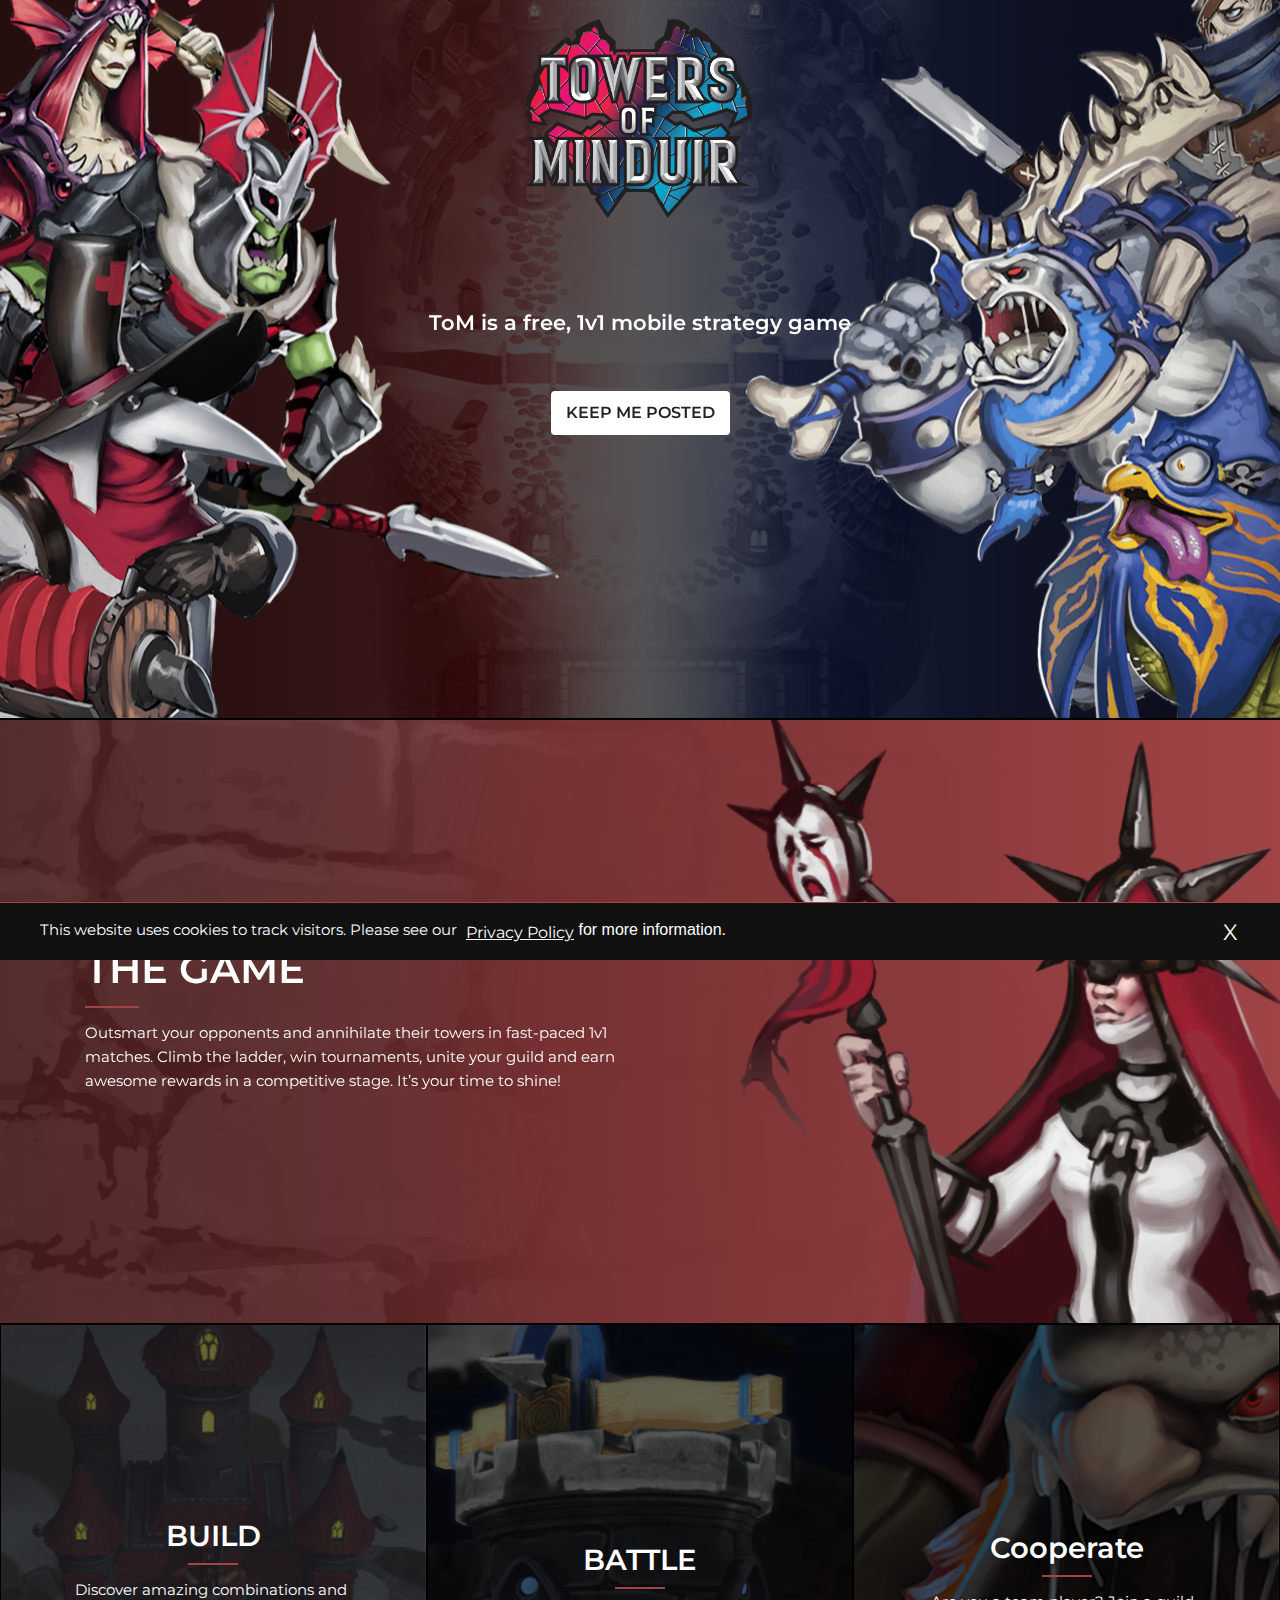
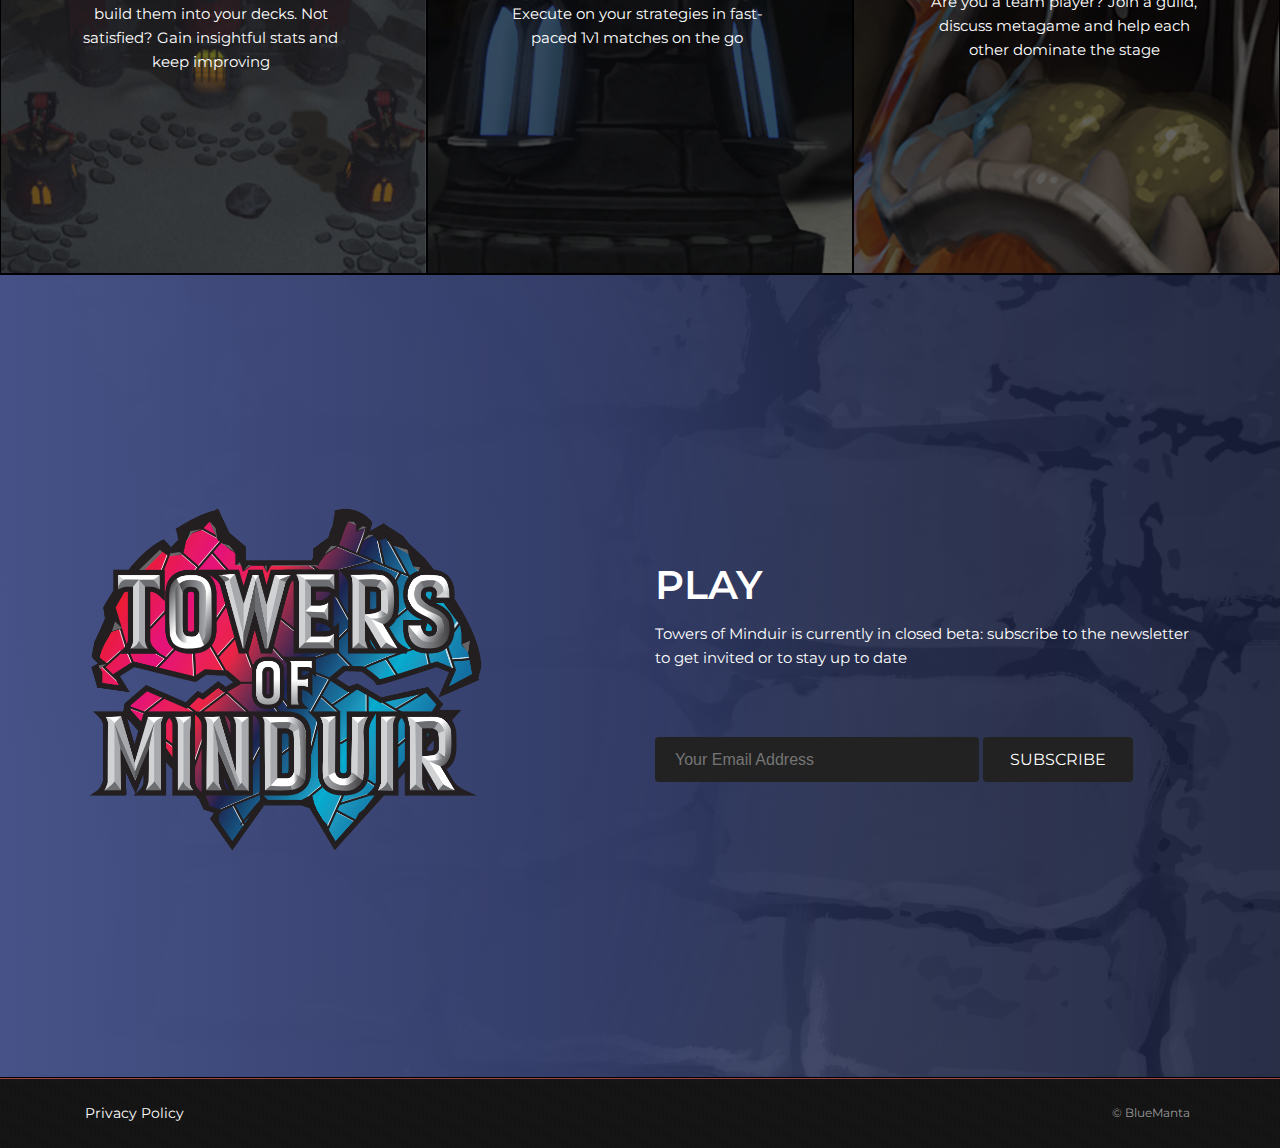
==== index.html @ b2848819 "Updated newsletter copy" ====
<!DOCTYPE html>
<html lang="en">
<head>
    <!-- META TAGS -->
    <meta charset="utf-8">
    <meta name="author" content="AtypicalThemes">
    <meta name="viewport" content="width=device-width, initial-scale=1, maximum-scale=5"> 

    <!-- WEBSITE TITLE & DESCRIPTION -->
    <title>Towers of Minduir</title>
    <meta name="description" content="ToM is a free, 1v1 mobile strategy game">
    <meta name="keywords" content="game, mobile, strategy, free">

    <!-- OG meta tags that improve the look of your post on social media -->
    <meta property="og:site_name" content="Towers of Minduir" /><!--website name-->
    <meta property="og:site" content="https://towersofminduir.bluemanta.games/" /> <!--website link-->
    <meta property="og:title" content="Towers of Minduir"/> <!--Post title-->
    <meta property="og:description" content="ToM is a free, 1v1 mobile strategy game" /> <!--Post description-->
    <meta property="og:image" content="https://towersofminduir.bluemanta.games/images/ShareCard.jpeg" /><!-- Image link (jpg only)-->
    <meta property="og:url" content="https://towersofminduir.bluemanta.games/" /> <!--where do you want your post to link to-->
    <meta property="og:type" content="article" />

    <!-- Twitter -->
    <meta property="twitter:card" content="summary_large_image">
    <meta property="twitter:url" content="https://towersofminduir.bluemanta.games/">
    <meta property="twitter:title" content="Towers of Minduir">
    <meta property="twitter:description" content="ToM is a free, 1v1 mobile strategy game">
    <meta property="twitter:image" content="https://towersofminduir.bluemanta.games/images/ShareCard.jpeg">

    <!-- Favicon and Apple Icons -->
    <link rel="apple-touch-icon" sizes="180x180" href="images/favicon/apple-icon-180x180.png">
    <link rel="icon" type="image/png" sizes="192x192"  href="images/favicon/android-icon-192x192.png">
    <link rel="icon" type="image/png" sizes="32x32" href="images/favicon/favicon-32x32.png">
    <link rel="icon" type="image/png" sizes="96x96" href="images/favicon/favicon-96x96.png">
    <link rel="icon" type="image/png" sizes="16x16" href="images/favicon/favicon-16x16.png">

    <!-- Global site tag (gtag.js) - Google Analytics -->
    <script async src="https://www.googletagmanager.com/gtag/js?id=G-MLK66F9D1T"></script>
    <script>
        window.dataLayer = window.dataLayer || [];
        function gtag(){dataLayer.push(arguments);}
        gtag('js', new Date());

        gtag('config', 'G-MLK66F9D1T');
    </script>

    <!-- STYLES -->
    <!-- Bootstrap -->
    <link href="css/bootstrap.min.css" rel="stylesheet">
    <!-- FontAwesome -->
    <link href="css/fontawesome.min.css" rel="stylesheet">
    <link href="css/all.min.css" rel="stylesheet">
    <!-- Video Modal -->
    <link href="css/modal-video.min.css" rel="stylesheet">
    <!-- Animations -->
    <link href="css/animations.css" rel="stylesheet">
    <!-- Lightbox -->
    <link href="css/lightbox.min.css" rel="stylesheet">
    <!-- Main Stylesheet -->
    <link href="css/style.css" rel="stylesheet">

    <style>
        .parallax-front {
            position: relative;
            z-index: 10;
        }

        .js-parallax {
            position: absolute;
            top: 0;
            left: 0;

            height: 100%;
            width: 100%;

            z-index: 0;
        }

        .js-layer {
            position: absolute !important;
            height: 100%;
            width: 100%;
        }

        .lineup {
            height: 110%;
            width: 110%;

            background-repeat: no-repeat;
            background-size: auto 100%;
        }

        .lineup.lineup--blue {
            transform: translateX(-5%) translateY(-5%);

            background-image: url('images/blueLineup.png');
            background-position: center right;
        }

        .lineup.lineup--red {
            transform: translateX(-5%) translateY(-5%);

            background-image: url('images/redLineup.png');
            background-position: center left;
        }

        .lineup.lineup.lineup--cleric {
            transform: translateX(10%) translateY(-5%);

            background-image: url('images/cleric.png');
            background-position: center right;
        }

        .bg-red {
            background: linear-gradient(to right, #582223, #a04446);
            background-size: cover;
            position: relative;
        }

        .bg-red::before {
            content: "";
            position: absolute;
            top: 0;
            left: 0;
            width: 100%;
            height: 100%;
            background: url('images/bgWall.png');
            background-size: cover;
            opacity: 0.5;
        }

        .bg-blue {
            background: linear-gradient(to right, #475388, #1c2445);
            background-size: cover;
            background-repeat: no-repeat;
            position: relative;
        }

        .bg-blue::before {
            content: "";
            position: absolute;
            top: 0;
            left: 0;
            width: 100%;
            height: 100%;
            background: url('images/bgWall.png');
            background-size: cover;
            transform: rotate(180deg);
            opacity: 0.5;
        }


        #features-section .feature-card:nth-child(1) {
            background-image: linear-gradient(rgba(0, 0, 0, 0.6), rgba(0, 0, 0, 0.6)), url('images/feature1.jpg')
        }

        #features-section .feature-card:nth-child(2) {
            background-image: linear-gradient(rgba(0, 0, 0, 0.6), rgba(0, 0, 0, 0.6)), url('images/feature2.jpg');
        }

        #features-section .feature-card:nth-child(3) {
            background-image: linear-gradient(rgba(0, 0, 0, 0.6), rgba(0, 0, 0, 0.6)), url('images/feature3.jpg');
        }

        .custom-navbar {
            font-size: 1.5em;
            background-color: transparent;
        }

        .custom-navbar.scrolled {
            background-color: rgba(0,0,0,0.8);
        }

        .custom-navbar .container {
            height: 3.6em;
        }

        .custom-navbar .headline {
            font-size: inherit !important;

            position: absolute;
            top: 0;
            left: 50%;
            transform: translateX(-50%);

            width: 12.3em;
        }
        
        #scale-image {
            transform-origin: top center;
        }

        .feature-card {
            display: flex;
            flex-direction: column;
            align-items: center;
            justify-content: center;
        }

        .features h2.short-hr-center {
            margin-top: 0px;
        }

        .features h2.short-hr-center::after {
            width: 50px;
        }

        .features p {
            visibility: visible;
            opacity: 1;
        }

        .features .feature-card.card-active h2.short-hr-center::after {
            width: 100px;
        }

        .video-box {
            margin: 0;
            height: auto;
        }

        .video-box .play-button {
            margin: 0px;
        }

        .cookies-bar {
            z-index: 100;
        }

        .coming-soon-box {
            position: relative;
        }

        .coming-soon-box .coming-soon-box__disabled {
            opacity: 0.15;
        }

        .coming-soon-box .coming-soon-box__overlay {
            position: absolute;
            top: 0;
            left: 0;
            width: 100%;
            height: 100%;
            display: flex;
            flex-direction: column;
            align-items: center;
            justify-content: center;
        }

        .main-button {
            width: auto;
            font-weight: 600;
        }

        .fixed-section-border {
            border-bottom: 2px solid #000;
        }

        .iubenda-inline {
            display: inline-block;
            vertical-align: text-top;
        }

        #footer {
            height: 5em;
        }

        #hero-section h3 { 
            padding-left: 15px;
            padding-right: 15px;
        }

        @media only screen and (max-width: 107em) {
            .custom-navbar { font-size: 1.2em; }
        }

        @media only screen and (max-width: 78.5em) {
            .lineup.lineup--blue {
                transform: translateX(5%) translateY(-5%);
            }

            .lineup.lineup--red {
                transform: translateX(-15%) translateY(-5%);
            }

            .lineup.lineup.lineup--cleric {
                transform: translateX(10%) translateY(-5%);
            }
        }

        @media only screen and (max-width: 53.5em) {
            .lineup.lineup--blue,
            .lineup.lineup--red,
            .lineup.lineup.lineup--cleric {
                display: none
            }
        }

        @media only screen and (max-width: 53.5em) {
            .custom-navbar { font-size: 1em; }

            #hero-section h3 { font-size: 2em; }

            .lineup.lineup--blue,
            .lineup.lineup--red,
            .lineup.lineup.lineup--cleric {
                display: none
            }
        }

        @media only screen and (min-width: 180em) {
            .full-width {
                padding-top: 17vh;
                padding-bottom: 17vh;
            }

            .lineup.lineup.lineup--cleric {
                transform: translateX(20%) translateY(-5%);
            }
        }
    </style>

    <link href="https://cdn-images.mailchimp.com/embedcode/classic-10_7.css" rel="stylesheet" type="text/css">
    <style type="text/css">
        #mc_embed_signup{background:#fff; clear:left; font:14px Helvetica,Arial,sans-serif; }
        /* Add your own Mailchimp form style overrides in your site stylesheet or in this style block.
        We recommend moving this block and the preceding CSS link to the HEAD of your HTML file. */
    </style>
</head>
<body>
    <!-- Cookies Notification -->
    <div id="cookies">
        <div class="cookies-bar">
            <div class="cookies-wrapper">
             <p>This website uses cookies to track visitors. Please see our <div class="iubenda-inline"><a href="https://www.iubenda.com/privacy-policy/48732964" class="iubenda-white iubenda-embed" title="Privacy Policy ">Privacy Policy</a><script type="text/javascript">(function (w,d) {var loader = function () {var s = d.createElement("script"), tag = d.getElementsByTagName("script")[0]; s.src="https://cdn.iubenda.com/iubenda.js"; tag.parentNode.insertBefore(s,tag);}; if(w.addEventListener){w.addEventListener("load", loader, false);}else if(w.attachEvent){w.attachEvent("onload", loader);}else{w.onload = loader;}})(window, document);</script></div> for more information.</p>
            </div>
            <button class="button" id="cookies-close">X</button>
        </div>
    </div>
    <!-- //// HEADER //// -->
    <header id="main-header">
        <nav class="navbar fixed-top navbar-dark custom-navbar">
            <div class="container position-relative">
                <!-- Site Logo -->
                <a id="main-logo" class="navbar-brand ml-auto mr-auto text-center headline" href="#">
                    <img src="images/headline.png" class="img-fluid" alt="Towers of Minduir logo" id="scale-image">
                </a>
                <!-- IMG Logo 
                <img src="images/logo.png" id="main-logo" class="navbar-brand" alt="logo">
                -->
            </div>
        </nav>
    </header><!-- Header End -->

    <!-- /// HERO SECTION /// -->
    <section id="hero-section">
        <div class="row hero-unit position-relative overflow-hidden">
            <div class="container parallax-front">
                <div class="row text-center h-100">
                    <div class="col-md-12">
                        <div class="d-flex flex-column justify-content-center align-items-center h-100">
                            <div class="pt-5">
                                <h3>ToM is a free, 1v1 mobile strategy game</h3>
                            </div>

                            <div>
                                <a class="button main-button mt-5" href="#newsletter">KEEP ME POSTED</a>
                            </div>
                        </div>
                    </div>
                </div>
            </div>

            <div class="js-parallax">
                <div class="js-layer" data-depth="0.15">
                    <div class="lineup lineup--red"></div> 
                </div>

                <div class="js-layer" data-depth="0.1">
                    <div class="lineup lineup--blue"></div>
                </div>
            </div>
        </div>
    </section><!-- Hero Section End -->
    
    <!-- /// ABOUT SECTION /// -->
    <section class="bg-red overflow-hidden capped-section fixed-section-border">
        <a id="about"></a><!-- Nav anchor -->

        <div class="container">
            <div class="parallax-front full-width position-relative border-bottom-0">
                <div class="js-parallax">
                    <div class="js-layer" data-depth="0.18">
                        <div class="lineup lineup--cleric"></div> 
                    </div>
                </div>

                <div class="row">
                    <div class="col-xl-6 col-md-12">
                        <h1 class="short-hr-left">THE GAME</h1>
                        <p>Outsmart your opponents and annihilate their towers in fast-paced 1v1 matches. Climb the ladder, win tournaments, unite your guild and earn awesome rewards in a competitive stage. It’s your time to shine!</p>
                    </div>
                </div>
            </div>
        </div>
        
    </section>
    
    <!-- /// FEATURES SECTION /// -->
    <section id="features-section" class="capped-section">
        <div class="container-fluid">
            <a id="features"></a><!-- Nav anchor -->
            <div class="row features text-center">
                <div class="col-md-4 feature-card">
                    <h2 class="short-hr-center">BUILD</h2>
                    <p>Discover amazing combinations and build them into your decks. Not satisfied? Gain insightful stats and keep improving</p>
                </div>
                <div class="col-md-4 feature-card">
                    <h2 class="short-hr-center">BATTLE</h2>
                    <p>Execute on your strategies in fast-paced 1v1 matches on the go</p>
                </div>
                <div class="col-md-4 feature-card">
                    <h2 class="short-hr-center">Cooperate</h2>
                    <p>Are you a team player? Join a guild, discuss metagame and help each other dominate the stage</p>
                </div>
            </div>
        </div>
    </section>
    
    <section id="extras" class="full-width bg-blue capped-section">
        <div class="container" id="newsletter">
            <div class="row d-flex flex-direction-row align-items-center">
                <div class="col-lg-6 col-md-12">
                    <img src="images/headline.png" class="img-fluid w-75" alt="Towers of Minduir logo">
                </div>
                <div class="col-lg-6 col-md-12 mt-5 mt-lg-0">
                    <div class="row tiny-margin">
                        <div class="col-md-12">
                            <h1>PLAY</h1>
                            <p>Towers of Minduir is currently in closed beta: subscribe to the newsletter to get invited or to stay up to date</p>
                        </div>
                    </div>
                    <div id="newsletter-box" class="row">
                        <div class="col-md-12">
                            <form action="https://games.us2.list-manage.com/subscribe/post?u=334ead877cf981eab2658ba5a&amp;id=4dfdcf355e" method="post" id="mc-embedded-subscribe-form" name="newsletter mc-embedded-subscribe-form" class="validate" target="_blank" novalidate>
                                <input type="email" id="emailsign" placeholder="Your Email Address" class="mt-1" name="EMAIL">
                                <input type="hidden" name="b_334ead877cf981eab2658ba5a_4dfdcf355e" tabindex="-1" value="">
                                <input type="submit" value="SUBSCRIBE" name="subscribe" id="mc-embedded-subscribe" class="button mt-1 d-inline-block">

                                <div id="msgSignup" class="h3 text-center hidden"></div>

                                <div id="mce-responses" class="clear">
                                    <div class="response" id="mce-error-response" style="display:none"></div>
                                    <div class="response" id="mce-success-response" style="display:none"></div>
                                </div>
                            </form>
                        </div>
                    </div>
                    <!--
                    <div class="row social">
                        <div class="col-md-12">
                            <ul class="social-links">
                                <li><a href="#"><i class="fab fa-facebook-f fa-lg icon-social"></i></a></li>
                                <li><a href="#"><i class="fab fa-twitter  fa-lg icon-social"></i></a></li>
                                <li><a href="#"><i class="fab fa-instagram fa-lg icon-social"></i></a>
                                <li><a href="#"><i class="fab fa-youtube fa-lg icon-social"></i></a>
                            </ul>
                        </div>
                    </div>
                    -->
                </div>
            </div>
        </div>
    </section>

    <!-- /// FOOTER /// -->
    <div id="footer">
        <div class="container h-100">
            <div class="d-flex flex-row justify-content-between align-items-center h-100">
                <div class="d-flex align-items-center ">
                    <a href="https://www.iubenda.com/privacy-policy/48732964" class="iubenda-white iubenda-embed" title="Privacy Policy ">Privacy Policy</a><script type="text/javascript">(function (w,d) {var loader = function () {var s = d.createElement("script"), tag = d.getElementsByTagName("script")[0]; s.src="https://cdn.iubenda.com/iubenda.js"; tag.parentNode.insertBefore(s,tag);}; if(w.addEventListener){w.addEventListener("load", loader, false);}else if(w.attachEvent){w.attachEvent("onload", loader);}else{w.onload = loader;}})(window, document);</script>
                </div>
                <div class="">
                    <p id="copyright" class="mb-0">&copy; BlueManta <span id="year"> </span></p>
                </div>
            </div>
        </div>
    </div>
    
    <!-- //// SCRIPTS //// -->
    <script src="js/jquery-3.4.0.min.js"></script>
    <script src="js/popper.min.js"></script>
    <script src="js/bootstrap.min.js"></script>
    <script src="js/blazy.min.js"></script>
    <script src="js/jquery-modal-video.min.js"></script>
    <script src="js/lightbox.min.js"></script>
    <script src="js/validator.min.js"></script>
    <script src="js/arsnl.js"></script>
    <script src="js/parallax.min.js"></script>

    <script>
        // Parallax effect
        var scenes = document.querySelectorAll('.js-parallax');

        for (i = 0; i < scenes.length; ++i) {
            new Parallax(scenes[i], { selector: '.js-layer', invertX: (i % 2) === 1, invertY: (i % 2) === 1 });
        }

        // Logo scroll effect
        var scaleImage = $('#scale-image')
        var trackContainer = $('#hero-section')
        var endFromTop = $(trackContainer).offset().top + $(trackContainer).innerHeight()
        var startFromTop = 0
        var scaleTo = 0.27
        var scaleFrom = 1

        $(window).scroll(() => {
            var currentPosition = $(this).scrollTop()
            var currentScale = (currentPosition - startFromTop) / (endFromTop - startFromTop) * (scaleTo - scaleFrom) + scaleFrom
            var sanitizedCurrentScale = currentScale <= scaleTo ? scaleTo : currentScale >= scaleFrom ? scaleFrom : currentScale

            $(scaleImage).css('transform', `scale3d(${sanitizedCurrentScale}, ${sanitizedCurrentScale}, ${sanitizedCurrentScale})`)
        })

        $(window).scroll()
    </script>

    <script type='text/javascript' src='https://s3.amazonaws.com/downloads.mailchimp.com/js/mc-validate.js'></script>
    <script type='text/javascript'>(function($) {window.fnames = new Array(); window.ftypes = new Array();fnames[0]='EMAIL';ftypes[0]='email';fnames[1]='FNAME';ftypes[1]='text';fnames[2]='LNAME';ftypes[2]='text';fnames[3]='ADDRESS';ftypes[3]='address';fnames[4]='PHONE';ftypes[4]='phone';fnames[5]='BIRTHDAY';ftypes[5]='birthday';}(jQuery));var $mcj = jQuery.noConflict(true);</script>
</body>
</html>
---- css/modal-video.min.css ----
@keyframes modal-video{from{opacity:0}to{opacity:1}}@keyframes modal-video-inner{from{transform:translate(0, 100px)}to{transform:translate(0, 0)}}.modal-video{position:fixed;top:0;left:0;width:100%;height:100%;background-color:rgba(0,0,0,0.5);z-index:1000000;cursor:pointer;opacity:1;animation-timing-function:ease-out;animation-duration:.3s;animation-name:modal-video;-webkit-transition:opacity .3s ease-out;-moz-transition:opacity .3s ease-out;-ms-transition:opacity .3s ease-out;-o-transition:opacity .3s ease-out;transition:opacity .3s ease-out}.modal-video-close{opacity:0}.modal-video-close .modal-video-movie-wrap{-webkit-transform:translate(0, 100px);-moz-transform:translate(0, 100px);-ms-transform:translate(0, 100px);-o-transform:translate(0, 100px);transform:translate(0, 100px)}.modal-video-body{max-width:940px;width:100%;height:100%;margin:0 auto;display:table}.modal-video-inner{display:table-cell;vertical-align:middle;width:100%;height:100%}.modal-video-movie-wrap{width:100%;height:0;position:relative;padding-bottom:56.25%;background-color:#333;animation-timing-function:ease-out;animation-duration:.3s;animation-name:modal-video-inner;-webkit-transform:translate(0, 0);-moz-transform:translate(0, 0);-ms-transform:translate(0, 0);-o-transform:translate(0, 0);transform:translate(0, 0);-webkit-transition:-webkit-transform .3s ease-out;-moz-transition:-moz-transform .3s ease-out;-ms-transition:-ms-transform .3s ease-out;-o-transition:-o-transform .3s ease-out;transition:transform .3s ease-out}.modal-video-movie-wrap iframe{position:absolute;top:0;left:0;width:100%;height:100%}.modal-video-close-btn{position:absolute;z-index:2;top:-35px;right:-35px;display:inline-block;width:35px;height:35px;overflow:hidden;border:none;background:transparent}.modal-video-close-btn:before{transform:rotate(45deg)}.modal-video-close-btn:after{transform:rotate(-45deg)}.modal-video-close-btn:before,.modal-video-close-btn:after{content:'';position:absolute;height:2px;width:100%;top:50%;left:0;margin-top:-1px;background:#fff;border-radius:5px;margin-top:-6px}
---- css/animations.css ----
/*------------------------------------------------------------------
[Animations Stylesheet]

Author: AtypicalThemes
Template: Strider - A Game Studio Template
Version:	1.0

------------------------------------------------------------------- */
/* KEYFRAMES */
@keyframes pop-in {
0% { opacity: 0; transform: scale(0.5); }
100% { opacity: 1; transform: scale(1); }
}

/* --- The first part of the stylesheet sets the initial position of the animation elements and sets their opacity and timing --- */
.animation-element {
    opacity: 0;
    position: relative;
    transition: all 850ms ease;
}
.animation-element.extend {
    width: 0;
}
.animation-element.fade-in {
    opacity: 0;
}
.animation-element.slide-in-left {
    -moz-transform: translate3d(-25px, 0px, 0px);
    -webkit-transform: translate3d(-25px, 0px, 0px);
    -o-transform: translate(-25px, 0px);
    -ms-transform: translate(-25px, 0px);
    transform: translate3d(-25px, 0px, 0px);
}
.animation-element.slide-in-right {
    -moz-transform: translate3d(25px, 0px, 0px);
    -webkit-transform: translate3d(25px, 0px, 0px);
    -o-transform: translate(25px, 0px);
    -ms-transform: translate(25px, 0px);
    transform: translate3d(25px, 0px, 0px);
}
.animation-element.slide-up {
    -moz-transform: translate3d(0px, 25px, 0px);
    -webkit-transform: translate3d(0px, 25px, 0px);
    -o-transform: translate(0px, 25px);
    -ms-transform: translate(0px, 25px);
    transform: translate3d(0px, 25px, 0px);
}
.animation-element.slide-down {
    -moz-transform: translate3d(0px, -25px, 0px);
    -webkit-transform: translate3d(0px, -25px, 0px);
    -o-transform: translate(0px, -25px);
    -ms-transform: translate(0px, -25px);
    transform: translate3d(0px, -25px, 0px);
}

/* --- The second part of the stylesheet sets the position and opacity of animation elements when they are "in-view"  --- */
.animation-element.in-view {
    opacity: 1;
    z-index: 5;
}
.animation-element.extend.in-view {
    width: 100%;
}
.animation-element.fade-in.in-view {
    opacity: 1;
}
.animation-element.fade-in.delayed.in-view {
    transition-delay: 200ms;
}
.animation-element.pop-in.in-view {
    -webkit-animation: pop-in 700ms;
    -moz-animation: pop-in 700ms;
    -ms-animation: pop-in 700ms;
}
.animation-element.pop-in-slow.in-view {
    -webkit-animation: pop-in  800ms;
    -moz-animation: pop-in 800ms;
    -ms-animation :pop-in 800ms;
}
.animation-element.slide-in-left.in-view {
    -moz-transform: translate3d(0px, 0px, 0px);
    -webkit-transform: translate3d(0px, 0px, 0px);
    -o-transform: translate(0px, 0px);
    -ms-transform: translate(0px, 0px);
    transform: translate3d(0px, 0px, 0px);
}
.animation-element.slide-in-left.delayed.in-view {
    -webkit-transition-delay: 200ms; 
    transition-delay: 200ms;
}
.animation-element.slide-in-left.delayed-1.in-view {
    -webkit-transition-delay: 400ms; 
    transition-delay: 400ms;
}
.animation-element.slide-in-left.delayed-2.in-view {
    -webkit-transition-delay: 600ms; 
    transition-delay: 600ms;
}
.animation-element.slide-in-right.in-view {
    -moz-transform: translate3d(0px, 0px, 0px);
    -webkit-transform: translate3d(0px, 0px, 0px);
    -o-transform: translate(0px, 0px);
    -ms-transform: translate(0px, 0px);
    transform: translate3d(0px, 0px, 0px);
}
.animation-element.slide-in-right.delayed.in-view {
    -webkit-transition-delay: 200ms; 
    transition-delay: 200ms;
}
.animation-element.slide-in-right.delayed-1.in-view {
    -webkit-transition-delay: 400ms; 
    transition-delay: 400ms;
}
.animation-element.slide-in-right.delayed-2.in-view {
    -webkit-transition-delay: 600ms; 
    transition-delay: 600ms;
}
.animation-element.slide-down.in-view {
    -moz-transform: translate3d(0px, 0px, 0px);
    -webkit-transform: translate3d(0px, 0px, 0px);
    -o-transform: translate(0px, 0px);
    -ms-transform: translate(0px, 0px);
    transform: translate3d(0px, 0px, 0px);
}
.animation-element.slide-down.delayed.in-view {
    -webkit-transition-delay: 200ms; 
    transition-delay: 200ms;
}
.animation-element.slide-down.delayed-1.in-view {
    -webkit-transition-delay: 400ms; 
    transition-delay: 400ms;
}
.animation-element.slide-up.in-view {
    -moz-transform: translate3d(0px, 0px, 0px);
    -webkit-transform: translate3d(0px, 0px, 0px);
    -o-transform: translate(0px, 0px);
    -ms-transform: translate(0px, 0px);
    transform: translate3d(0px, 0px, 0px);
}
.animation-element.slide-up.delayed.in-view {
    -webkit-transition-delay: 200ms; 
    transition-delay: 200ms;
}
.animation-element.slide-up.delayed-1.in-view {
    -webkit-transition-delay: 400ms; 
    transition-delay: 400ms;
}
---- css/style.css ----
/*------------------------------------------------------------------
[Master Stylesheet]

Author: AtypicalThemes
Template: ARSNL - Video Game landing page

This file contains the styling for the actual theme, this
is the file you need to edit to change the look of the
theme.

-------------------------------------------------------------------
Table of contents

    I.General
    II.Header & Navigation
    III.Hero Section
    IV.About Section
    V.Media Section
    VI.Features Section
    VII.CTA Section
    Extra Pages

-------------------------------------------------------------------
[Color codes]

Content:	#FFF;
Footer:		#111;

a (standard): #FFF;
a (hover): #FFF;
a (visited): #FFF;	
a (active):	#FFF;

[Colors]

Primary Color: #222;
Accent Color: #a04446;
Button Color: #a04446;
-------------------------------------------------------------------*/

@import url('https://fonts.googleapis.com/css?family=Montserrat:400,800'); /* Montserrat font */

/* --------------------------- /////////// I. GENERAL /////////// --------------------------- */
/* -Color- */
.colored {
    color: #a04446;
}
/* -Link Styling- */
a {
    color: #FFF;
    font-family: Montserrat, sans-serif;
	text-decoration: none;
}
a:visited {
    color: #FFF;
    text-decoration: none;
}
a:hover {
    color: #a04446;
	text-decoration: none;
}
a:active {
    color: #FFF;
    text-decoration: underline;
}
a:focus {
    color: #FFF;
    text-decoration: none;
}
/* -Resets- */
html, body { 
    color: #FFF;
    background-color: #080808;
    font-size: 16px;
    line-height: 1.5rem; /* 24px */
    max-width: 100%;
	overflow-x: hidden;
}
/* -Full width fluid container- */
.full-width {
    padding-left: 0;
    padding-right: 0;
    background-size: cover;
    background-position: center;
    padding: 25vh 0;
    border-bottom: 1px solid #000;
}
/* -Text Styling */
h1,h2,h3,h4,h5,h6 {
	font-family: Montserrat, sans-serif;
    font-weight: 600;
}
h1 {
    font-size: 2.5rem;
} 
h2 {
    font-size: 1.8rem;
}
h3 {
    font-size: 1.3rem;
}
p {
    font-family: Montserrat, sans-serif;
    font-size: 0.9375rem; /* 15px */
    padding: 5px 5px 5px 0;
    margin: 0;
    font-weight: 400;
}
.strong {
    font-weight: bold;
}
.spaced {
    letter-spacing: 5px;
}
.subtle {
	color: #999;
}
.text-left {
    text-align: left;
}
.text-right {
    text-align: right;
}
.short-hr-left::after {
    border-top: 2px solid;
    border-color: #a04446;
    content: "";
    display: block;
    height: 1px;
    width: 10%;
    margin: 13px 0 0 0;
}
.short-hr-center::after {
    border-top: 2px solid;
    border-color: #a04446;
    content: "";
    display: block;
    height: 1px;
    width: 100px;
    margin: 10px auto 0 auto;
}
.short-hr-right::after {
    border-top: 2px solid;
    border-color: #a04446;
    content: "";
    display: block;
    height: 1px;
    width: 10%;
    margin: 10px 0 0 auto;
}
ul {
    list-style: none;
    padding: 0;
}
li {
    font-family: Montserrat, sans-serif;
}
/* -Margins and Floats- */
.floated-left {
     float: left;
}
.floated-right {
    float: right;
}
.inline {
	display: inline;
}
.tiny-margin {
    margin-bottom: 3.625em /* 32px */
}
.small-margin {
	margin-bottom: 6em; /* 96px */
}
.medium-margin {
	margin-bottom: 8em; /* 128px */
}
.large-margin {
	margin-bottom: 12em; /* 192px */
}
/* -hr- */
hr {
    width: 95%;
    height: 1px;
    background: #a04446;
    margin: 20px auto 25px auto;
}
/* -General Button Styles */
button {
    outline: none !important;
}
.button {
    height: auto;
    width: 150px;
    margin: 20px auto;
    padding: 10px 15px;
    font-size: 1rem;
    font-family: Montserrat, sans-serif;

    color: #222;
    border: none;
    border-radius: 4px;
    background: #FFF;
	display: inline-block;
    outline: none;
	transition: all 0.2s ease;
    cursor: pointer;
    text-align: center;
}
.button:visited {
    color: #222;
}
.button:hover {
    text-decoration: none !important;
    color: #FFF !important;
    background: #a04446;
}
.button:focus {
    color: #222;
}
.help-block {
    font-size: 12px;
}
/* - Cookies Notification - */
.cookies-bar {
    background: #111;
    height: auto;
    width: 100vw;
    position: fixed;
    bottom: -60px;
    border-top: 1px solid #a04446;
    z-index: 10;
    transition: 0.4s;
}
.cookies-wrapper {
    position: relative;
    padding: 15px 40px;
}
.cookies-bar.open {
    transform: translateY(-60px);
}
.cookies-bar.closed {
    transform: translateY(60px);
}
.cookies-bar p {
    display: inline;
}
.cookies-bar a {
    text-decoration: underline;
}
.cookies-bar .button {
    display: block;
    position: absolute;
    top: 25%;
    right: 35px;
    margin: 0;
    height: 30px;
    width: 30px;
    padding: 0;
    font-size: 1.4rem;
    color: #fff;
    background: none;
}
.cookies-bar .button:hover {
    color: #a04446 !important;
}
/* - Age verification modal - */
.ac-overlay {
    position: fixed;
    top: 0;
    left: 0;
    width: 100vw;
    height: 100vh;
    background: rgba(0,0,0,0.8);
    z-index: 100;
}
.ac-card {
    width: 500px;
    height: auto;
    background: #222;
    position: relative;
    margin: 25vh auto;
    padding: 20px;
    border-radius: 4px;
    text-align: center;
    z-index: 110;
}
.ac-card input {
    display: inline-block;
    background: #FFF;
    padding: 0;
    border-radius: 4;
    height: 35px;
    color: #222;
    padding: 0 10px;
}
.ac-card input#day {
    width: 50px;
}
.ac-card input#year {
    width: 90px;
}
.ac-card .button {
    height: 35px;
    width: 120px;
    padding: 0;
    margin: 0;
    vertical-align: top;
}
#month {
    height: 35px;
    border-radius: 4px;
}
/* RESPONSIVE STYLES */
@media (max-width : 767px) {
    .tiny-margin {
    margin-bottom: 1.5em;
}
    .small-margin {
	margin-bottom: 3em; 
}
    .medium-margin {
	margin-bottom: 4em; 
}
    .large-margin {
	margin-bottom: 6em; 
}
    .cookies-wrapper {
        padding: 15px 60px 15px 20px;
    }
    .cookies-bar .button {
        top: 30%;
    }
}
/* --------------------------- /////////// II. HEADER AND NAVIGATION /////////// --------------------------- */
#main-logo {
    color: #FFF;
    font-family: Montserrat, sans-serif;
    font-size: 1.6rem;
    font-weight: bold;
    letter-spacing: 5px;
    margin: 0 20px;
    text-decoration: none;
}
.navbar-dark {
    background-color: rgba(0,0,0,0);
    border: 1px solid rgba(0,0,0,0);
    height: auto;
}
.navbar-dark .navbar-nav .nav-link {
    color: #FFF;
}
.navbar-dark .navbar-nav .nav-link:hover {
    color: #a04446;
}
.fixed-top {
    z-index: 90;
}
.scrolled {
    background-color: rgba(0,0,0,0.6); /* navbar background gradient */
    z-index: 90;
}
/* Dropdown Menu */
.navbar-collapse .dropdown-menu {
	margin-top: 10px;
	border: none;
	border-radius: 4px;
	background-color: rgba(0,0,0,0.6); 
}
.navbar-collapse .dropdown-item {
	color: #fff;
	text-decoration: none;
}
.navbar-collapse .dropdown-item:hover {
	background: none; 
}
.navbar-collapse .dropdown-item .item-text {
	font-size: 0.875rem;
}
.navbar-collapse .dropdown-item:hover .item-text {
	color: #a04446;
}
.navbar-collapse .dropdown-items-divide-hr {
	width: 100%;
	height: 1px;
	margin: 0.25rem auto 0.25rem auto;
	border: none;
	background-color: #b5bcc4;
	opacity: 0.2;
}
/* Menu bars for mobile */
.navbar-toggler {
    border: none;
    cursor: pointer;
}
#hamburger .icon-bar {
    display: block;
    height: 2px;
    width: 25px;
    background: #FFF;
    margin: 7px 0;
    transition: .3s ease-in-out;
}
/* - Mobile menu animation - */
#hamburger .icon-bar:nth-child(1) {
    -webkit-transform-origin: left center;
    -moz-transform-origin: left center;
    -o-transform-origin: left center;
    transform-origin: left center;
}
#hamburger .icon-bar:nth-child(2) {
   -webkit-transform-origin: left center;
    -moz-transform-origin: left center;
    -o-transform-origin: left center;
    transform-origin: left center;
}
#hamburger .icon-bar:nth-child(3) {
    -webkit-transform-origin: left center;
    -moz-transform-origin: left center;
    -o-transform-origin: left center;
    transform-origin: left center;
}
#hamburger.open .icon-bar:nth-child(1) {
    -webkit-transform: rotate(45deg);
    -moz-transform: rotate(45deg);
    -o-transform: rotate(45deg);
    transform: rotate(45deg);
}
#hamburger.open .icon-bar:nth-child(2) {
    width: 0%;
    opacity: 0;
}
#hamburger.open .icon-bar:nth-child(3) {
  -webkit-transform: rotate(-45deg);
  -moz-transform: rotate(-45deg);
  -o-transform: rotate(-45deg);
  transform: rotate(-45deg);
}
/* -RESPONSIVE STYLES- */
@media (max-width : 991px) {
    .navbar-dark {
        background-color: rgba(0,0,0,0.6); /* navbar background gradient */
    }
    .scrolled {
        background-color: rgba(0,0,0,0.8); /* navbar background gradient */
        height: auto;
    }
    .full-width {
        padding: 20vh 0;
    }
    .navbar-collapse .dropdown-menu {
        background: none;
    }
}
/* --------------------------- /////////// III. HERO SECTION /////////// --------------------------- */
/* -Hero Image- */
.hero-unit {
    background-image: linear-gradient(rgba(0, 0, 0, 0.6), rgba(0, 0, 0, 0.6)), url(../images/bg.jpg);
    background-size: cover;
    background-position: center;
    min-height: 720px;
    color: #FFF;
    border-bottom: 2px solid #000;
}
.hero-caption {
    position: relative;
    margin-top: 35vh;
    padding: 0 15px;
}
.headline {
    text-align: center;
    width: 85%;
}
.awards {
    margin-top: 35px;
    width: 80%;
}
.play-button {
    margin-top: 6em;
    width: 70%;
}
.hero-caption h2 {
    font-size: 1.5rem;
}
.hero-caption h1 {
    font-size: 5rem;
}
.video-box {
    display: block;
    width: 100%;
    height: 250px;
}
.video-box {
    height: 30%;
    width: 100%;
    margin: 25vh 0 0 0;
}
.video-box img {
    width: 15%;
}
.video-box h2 {
    text-align: center;
    display: block;
    margin: 15px 0 0 0;
    font-size: 1.3rem;
}
.video-box a {
    cursor: pointer;
}
/* -RESPONSIVE STYLES- */
@media (min-width : 1366px) {
    .hero-unit {
        height: 100vh;
    }
}
@media (max-width : 988px) {
    .reviews {
        margin-top: 3em;
    }
    .hero-unit {
        min-height: 640px;
    }
}
@media (max-width : 767px) {
    .hero-caption h1 {
        font-size: 3rem;
    }
    .hero-caption h2 {
        font-size: 1.1rem;
    }
    .video-box {
        padding: 0;
        margin-top: 0;
        margin-bottom: 15vh;
    }
    
}
/* --------------------------- /////////// IV. ABOUT SECTION /////////// --------------------------- */
#about-section {
    background-image: linear-gradient(90deg, rgba(0,0,0,0.9) 0%, rgba(0,0,0,0.7) 50%, rgba(0,0,0,0.4) 100%), url(../images/bg.jpg);
}

/* -RESPONSIVE STYLES- */
@media (max-width : 767px) {

}
/* --------------------------- /////////// V. FEATURES SECTION /////////// --------------------------- */
.features .col-md-4 {
    background-size: cover;
    background-position: center;
    min-height: 550px;
    padding: 10vh 5vw;
}
#features-section .feature-card:nth-child(1) {
    background-image: linear-gradient(rgba(0, 0, 0, 0.6), rgba(0, 0, 0, 0.6)), url(../images/feature.jpg);
}
#features-section .feature-card:nth-child(2) {
    background-image: linear-gradient(rgba(0, 0, 0, 0.6), rgba(0, 0, 0, 0.6)), url(../images/feature.jpg);
}
#features-section .feature-card:nth-child(3) {
    background-image: linear-gradient(rgba(0, 0, 0, 0.6), rgba(0, 0, 0, 0.6)), url(../images/feature.jpg);
}
.features h2 {
    margin-top: 30%;
    transition: 0.4s ease;
}
.features h2.short-hr-center::after {
    transition: 0.4s ease;
    width: 0;
}
.features p {
    opacity: 0;
    transition: 0.4s ease;
}
.card-active h2 {
    margin-top: 20vh;
}
.card-active h2.short-hr-center::after {
    width: 100px;
}
.card-active p {
    opacity: 1;
}
.feature-card {
    border-left: 1px solid #000;
    border-right: 1px solid #000;
    border-bottom: 2px solid #000;
}
/* -- EXTRA FEATURES --*/
.extra-features {
    background-image: linear-gradient(90deg, rgba(0,0,0,0.9) 0%, rgba(0,0,0,0.7) 50%, rgba(0,0,0,0.4) 100%), url(../images/bg.jpg);
    background-size: cover;
    border-bottom: 2px solid #000;
    background-attachment: fixed;
}
.extra-features:nth-of-type(3) {
    background-image: linear-gradient(90deg, rgba(0,0,0,0.4) 0%, rgba(0,0,0,0.7) 50%, rgba(0,0,0,0.9) 100%), url(../images/bg.jpg);
    background-attachment: fixed;
}
.extra-features:nth-of-type(4) {
    background-image: linear-gradient(90deg, rgba(0,0,0,0.9) 0%, rgba(0,0,0,0.7) 50%, rgba(0,0,0,0.4) 100%), url(../images/bg.jpg);
    background-attachment: fixed;
}
.extra-features img {
    margin: 10vh auto 0 auto;
}
.extra-features .col-xl-8 {
    padding: 30vh 10% 25vh 10px;
}
.extra-features.right {
    text-align: right;
}
.extra-features.right .col-xl-8 {
    padding: 30vh 10px 25vh 10%;
}
/* -RESPONSIVE STYLES- */
@media (min-width: 1366px) {
    .features h2 {
        margin-top: 25%;
    }
    .card-active h2 {
        margin-top: 35%;
    }
}
@media (max-width : 1199px){
    .extra-features img {
        display: none;
    }
    .extra-features .col-xl-8 {
        padding: 25vh 15vh;
    }
    .extra-features.right .col-xl-8 {
        padding: 25vh 15vh;
    }
}
    
@media (max-width : 767px) {
    .extra-features .col-xl-8 {
        padding: 30vh 15px;
    }
    .extra-features.right .col-xl-8 {
        padding: 30vh 15px;
    }
}

/* --------------------------- /////////// VI. MEDIA SECTION /////////// --------------------------- */
.gallery-item {
    padding: 0;
    border: 1px solid #000;
}
.gallery-item img {
    width: 100%;
}
.overlay {
    position: absolute;
    top: 0;
    left: 0;
    background: linear-gradient(rgba(0, 0, 0, 0.5), rgba(0, 0, 0, 0.5));
    width: 100%;
    height: 100%;
    opacity: 1;
    transition: 0.3s ease;
}
.overlay:hover {
    opacity: 0;
}

/* --------------------------- /////////// VII. CTA SECTION /////////// --------------------------- */
#cta-section {
    background-image: linear-gradient(rgba(0, 0, 0, 0.7), rgba(0, 0, 0, 0.7)), url(../images/bg.jpg);
}
.game-box {
    float: right;
}
#cta-section h1 {
    font-size: 3.5rem;
}
.platforms {
    width: 50%;
}
/* Modal */
.modal-expand {
    cursor: pointer;
    color: #999;
}
.modal-content {
    background: linear-gradient(rgba(0, 0, 0, 0.9), rgba(0, 0, 0, 0.9));
}
.modal-header {
    border-bottom: 1px solid #a04446;
}
.modal-footer {
    border-top: 1px solid #a04446;
}
.modal-body > ul > li > p {
    padding: 0px 5px;
    display: inline;
}
.modal-body ul {
    list-style: none;
    margin: 10px 0 0 25px;
}
.modal-body ul li {
    margin: 5px 0;
}
.modal-body ul li:before {
    display: inline-block;
    width: 1em;
    margin-left: -10px;
    font-family: fontawesome;
}
.close {
    color: #FFF;
    text-shadow: none;
    opacity: 1;
}
.close:hover {
    color: #a04446;
}
.button.modal-btn {
    margin: 0;
    width: 100px;
}
/* -RESPONSIVE STYLES- */
@media (max-width : 767px) {
    .game-box {
        float: none;
        margin-bottom: 10vh;
    }
    .cta-card {
        text-align: center;
    }
}
/* --------------------------- /////////// VIII. DLC SECTION /////////// --------------------------- */
#dlc-section .col-xl-6:nth-of-type(1) {
    padding-right: 0;
}
#dlc-section .col-xl-6:nth-of-type(2) {
    background: url(../images/bg.png) repeat;
}
#dlc-section img {
    float: right;
}
#dlc-section .button {
    margin: 20px 5px;
}
.dlc-card {
    padding: 10% 15px;
}
/* -RESPONSIVE STYLES- */
@media (max-width : 1199px) {
    #dlc-section .col-xl-6:nth-of-type(1) {
        padding: 0;
    }
    #dlc-section img {
        width: 100%;
        float: none;
    }
}
@media (max-width : 767px) {
    #dlc-section {
        padding: 5% 0;
        text-align: center;
    }
    #dlc-section .short-hr-left:after {
        margin: 10px auto;
    }
}
/* --------------------------- /////////// IX. EXTRAS /////////// --------------------------- */
#extras .headline {
    margin-top: 20vh;
    width: 70%;
}
/* -Newsletter- */
input {
    width: 60%;
    height: 45px;
    border: none;
    border-radius: 4px;
    background: #222;
    padding: 0 0 0 20px;
    outline: #333;
    color: #FFF;
}
#newsletter-box h2 {
    margin-bottom: 20px;
}
#newsletter-box .button {
    color: #FFF;
    background: #222;
    border: none;
    margin: 0;
    height: 45px;
    vertical-align: top;
}
#newsletter-box .button:hover {
    background: #a04446;  
}
.text-danger {
    font-family: Montserrat, sans-serif;
    font-size: 1.3rem;
    margin-top: 10px;
}
.text-success {
    font-family: Montserrat, sans-serif;
    font-size: 1.3rem;
    margin-top: 10px;
}
#extras .social-links li {
    display: inline-block;
    border: 2px solid #FFF;
    border-radius: 50%;
    padding: 12px;
    margin: 0 5px;
}
#extras .social-links li i {
    vertical-align: middle;
    text-align: center;
    width: 25px;
    height: 15px;
}
#extras .social-links li:hover {
    background: #FFF;
}
#extras .social-links li:hover a {
    color: #a04446;
}
/* -RESPONSIVE STYLES- */
@media (max-width : 991px) {
    #extras {
        text-align: center;
        padding: 10vh 15px;
    }
    #extras .headline {
        margin: 0 0 3em 0;
    }
}
/* --------------------------- /////////// FOOTER /////////// --------------------------- */
#footer {
    width: 100%;
    min-height: 50px;
    height: auto;
    color: #AAA;
    background: url(../images/bg.png) repeat;
    border-top: 1px solid #a04446;
    font-size: 14px;
    line-height: 20px;
}
#footer .row:only-child {
    padding: 20px 0;
}
#footer ul {
    margin: 10px 0;
}
#footer ul li {
    display: inline-block;
    margin: 0 10px;
}
#footer ul li a {
    color: #AAA;
}
#footer ul li a:hover {
    color: #a04446;
}
.brands {
    text-align: center;
}
.brands img {
    margin: 20px 0;
}
#copyright {
    font-size: 12px;
    color: #999;
    margin-bottom: 10px;
}
#copyright a {
    color: #AAA;
    text-decoration: underline;
}
/* --------------------------- /////////// X. EXTRA PAGES /////////// --------------------------- */
.extra-page {
    font-size: 0.875rem;
}
.extra-page a {
    color: #a04446;
}
.extra-page a:hover {
    color: #a04446;
    text-decoration: underline;
    text-decoration-color: #a04446;
}
.extra-page .hero-unit {
    min-height: 400px;
    background: #222;
    border: none;
}
.extra-page .hero-caption {
    margin-top: 25vh;
}
.extra-page .hero-caption h1 {
    font-size: 3.5rem;
}
.text-container ul {
    list-style: circle;
    margin-left: 40px;
}
.text-container ul li {
    margin: 5px 0;
}
.text-container ol li {
    margin: 5px 0;
}
.breadcrumb-nav {
    background: #171717;
    border: none;
    height: 60px;
}
.breadcrumb {
    border: none;
    background: none;
    margin: 0;
    height: 60px;
}
.breadcrumb li {
    padding-top: 5px;
}
#footer-extra {
    padding-top: 25px;
    border-top: 1px solid #a04446;
    background: url(../images/bg.png) repeat; 
}
#footer-extra .social-links li {
    display: inline-block;
    border: 2px solid #FFF;
    border-radius: 50%;
    padding: 8px;
    margin: 0 5px;
}
#footer-extra .social-links li i {
    vertical-align: middle;
    text-align: center;
    width: 25px;
    height: 15px;
}
#footer-extra .social-links li a {
    color: #fff;
}
#footer-extra .social-links li:hover {
    background: #FFF;
}
#footer-extra .social-links li:hover a {
    color: #a04446;
}
.form-control-input {
    width: 100%;
}
.form-control-select {
    width: 100%;
    height: 45px;
    background: #222;
    border: none;
    outline: #333;
    color: #fff;
    padding: 0 0 0 20px;
}
.checkbox {
    font-size: 14px;  
}
.checkbox input {
    width: auto;
    height: auto;
    vertical-align: -5%;
    margin-right: 0.375rem;
}
#privacyForm .button {
    width: 100%;
    margin-top: 0;
    height: 50px;
    font-size: 1.1rem;
}
.form-container {
    padding-top: 2em;
}
/* -RESPONSIVE STYLES- */
@media (max-width : 991px) {
    #footer-extra .col-md-4 {
        margin-bottom: 2em;
        text-align: center;
    }
    #footer-extra .row:first-child {
        padding: 40px 0 20px 0;
    }
}
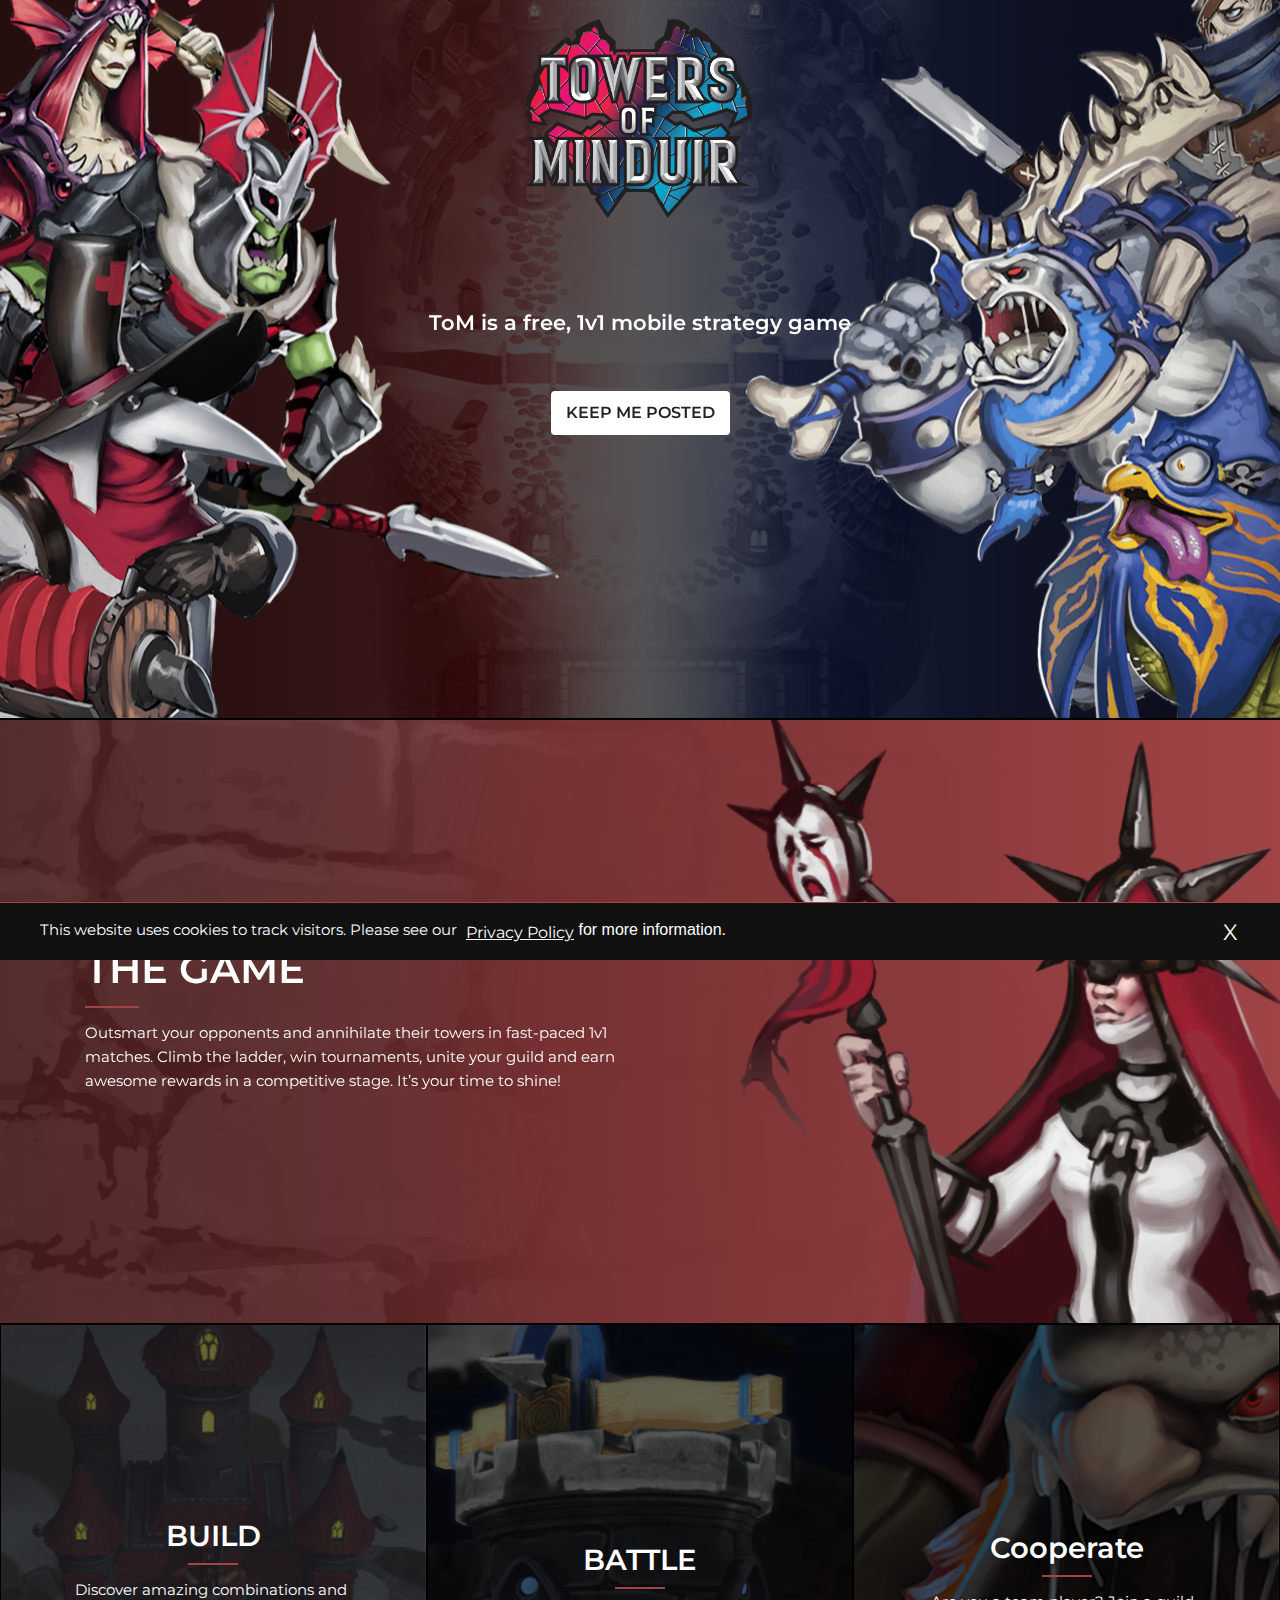
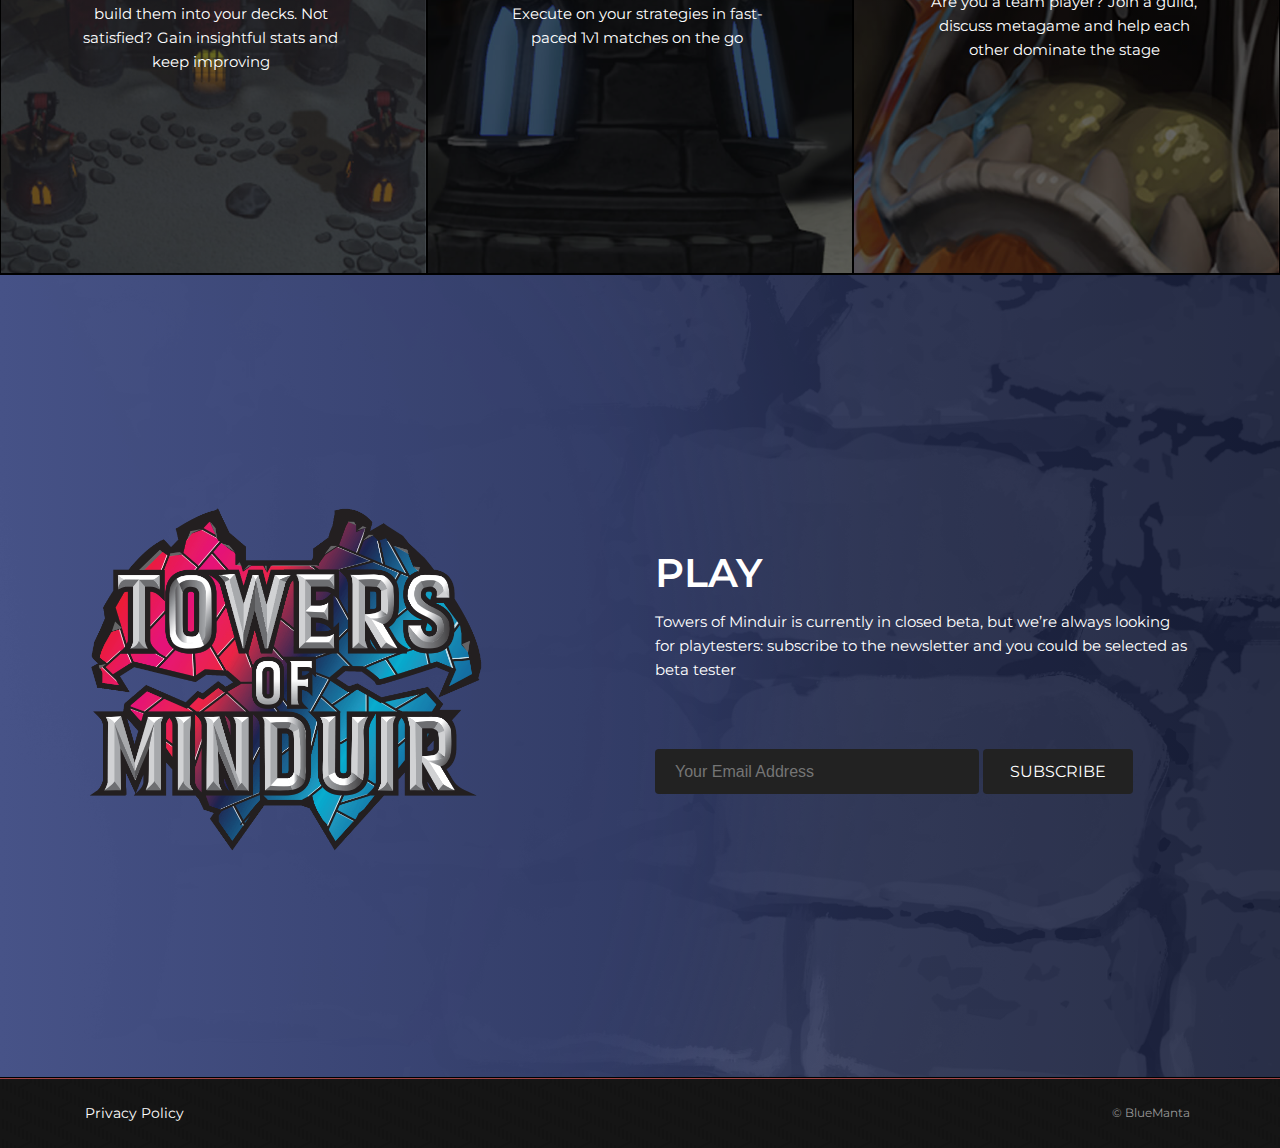
==== commit 710c534e: "Updated SEO" ====
--- a/index.html
+++ b/index.html
@@ -8,14 +8,14 @@
 
     <!-- WEBSITE TITLE & DESCRIPTION -->
     <title>Towers of Minduir</title>
-    <meta name="description" content="ToM is a free, 1v1 mobile strategy game">
-    <meta name="keywords" content="game, mobile, strategy, free">
+    <meta name="description" content="Outsmart your opponents and annihilate their towers in fast-paced 1v1 matches. Climb the ladder, win tournaments, unite your guild and earn awesome rewards in a competitive stage. It’s your time to shine!">
+    <meta name="keywords" content="game, play, activity, enjoy, entertainment, fun, free, off, mobile, smartphone, strategy, plan, procedure, smart, sharp, win, gain, get, opponent, enemy, tower, defense, guard, shield, cover, attack, strike, rush, tournament, event, match, test, fight, duel, clan, line, make, collect, draw, winning, prize, bonus, premium, amazing, build, set up, form, create, fantasy, cards, deck, go, team, game pass">
 
     <!-- OG meta tags that improve the look of your post on social media -->
     <meta property="og:site_name" content="Towers of Minduir" /><!--website name-->
     <meta property="og:site" content="https://towersofminduir.bluemanta.games/" /> <!--website link-->
     <meta property="og:title" content="Towers of Minduir"/> <!--Post title-->
-    <meta property="og:description" content="ToM is a free, 1v1 mobile strategy game" /> <!--Post description-->
+    <meta property="og:description" content="Outsmart your opponents and annihilate their towers in fast-paced 1v1 matches. Climb the ladder, win tournaments, unite your guild and earn awesome rewards in a competitive stage. It’s your time to shine!" /> <!--Post description-->
     <meta property="og:image" content="https://towersofminduir.bluemanta.games/images/ShareCard.jpeg" /><!-- Image link (jpg only)-->
     <meta property="og:url" content="https://towersofminduir.bluemanta.games/" /> <!--where do you want your post to link to-->
     <meta property="og:type" content="article" />
@@ -24,7 +24,7 @@
     <meta property="twitter:card" content="summary_large_image">
     <meta property="twitter:url" content="https://towersofminduir.bluemanta.games/">
     <meta property="twitter:title" content="Towers of Minduir">
-    <meta property="twitter:description" content="ToM is a free, 1v1 mobile strategy game">
+    <meta property="twitter:description" content="Outsmart your opponents and annihilate their towers in fast-paced 1v1 matches. Climb the ladder, win tournaments, unite your guild and earn awesome rewards in a competitive stage. It’s your time to shine!">
     <meta property="twitter:image" content="https://towersofminduir.bluemanta.games/images/ShareCard.jpeg">
 
     <!-- Favicon and Apple Icons -->
@@ -437,7 +437,7 @@
                     <div class="row tiny-margin">
                         <div class="col-md-12">
                             <h1>PLAY</h1>
-                            <p>Towers of Minduir is currently in closed beta: subscribe to the newsletter to get invited or to stay up to date</p>
+                            <p>Towers of Minduir is currently in closed beta, but we’re always looking for playtesters: subscribe to the newsletter and you could be selected as beta tester</p>
                         </div>
                     </div>
                     <div id="newsletter-box" class="row">
@@ -528,4 +528,4 @@
     <script type='text/javascript' src='https://s3.amazonaws.com/downloads.mailchimp.com/js/mc-validate.js'></script>
     <script type='text/javascript'>(function($) {window.fnames = new Array(); window.ftypes = new Array();fnames[0]='EMAIL';ftypes[0]='email';fnames[1]='FNAME';ftypes[1]='text';fnames[2]='LNAME';ftypes[2]='text';fnames[3]='ADDRESS';ftypes[3]='address';fnames[4]='PHONE';ftypes[4]='phone';fnames[5]='BIRTHDAY';ftypes[5]='birthday';}(jQuery));var $mcj = jQuery.noConflict(true);</script>
 </body>
-</html>
+</html>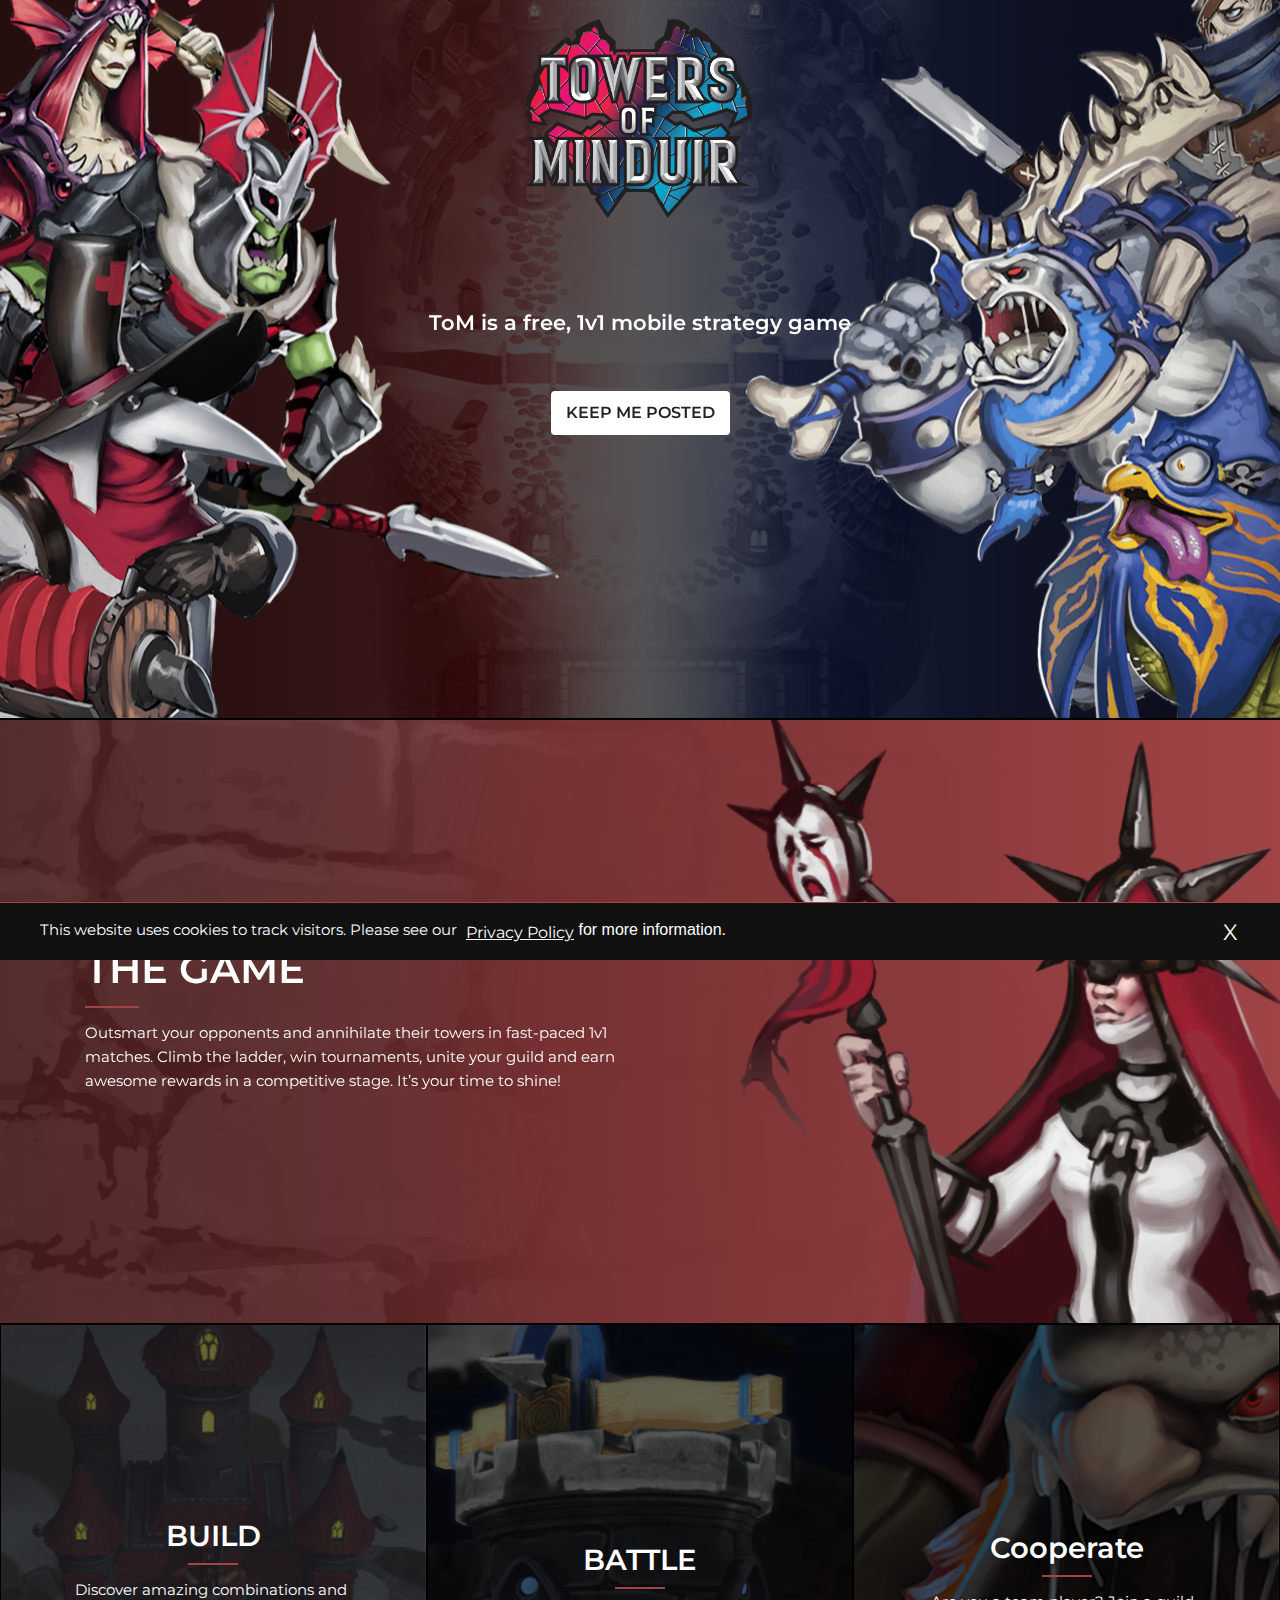
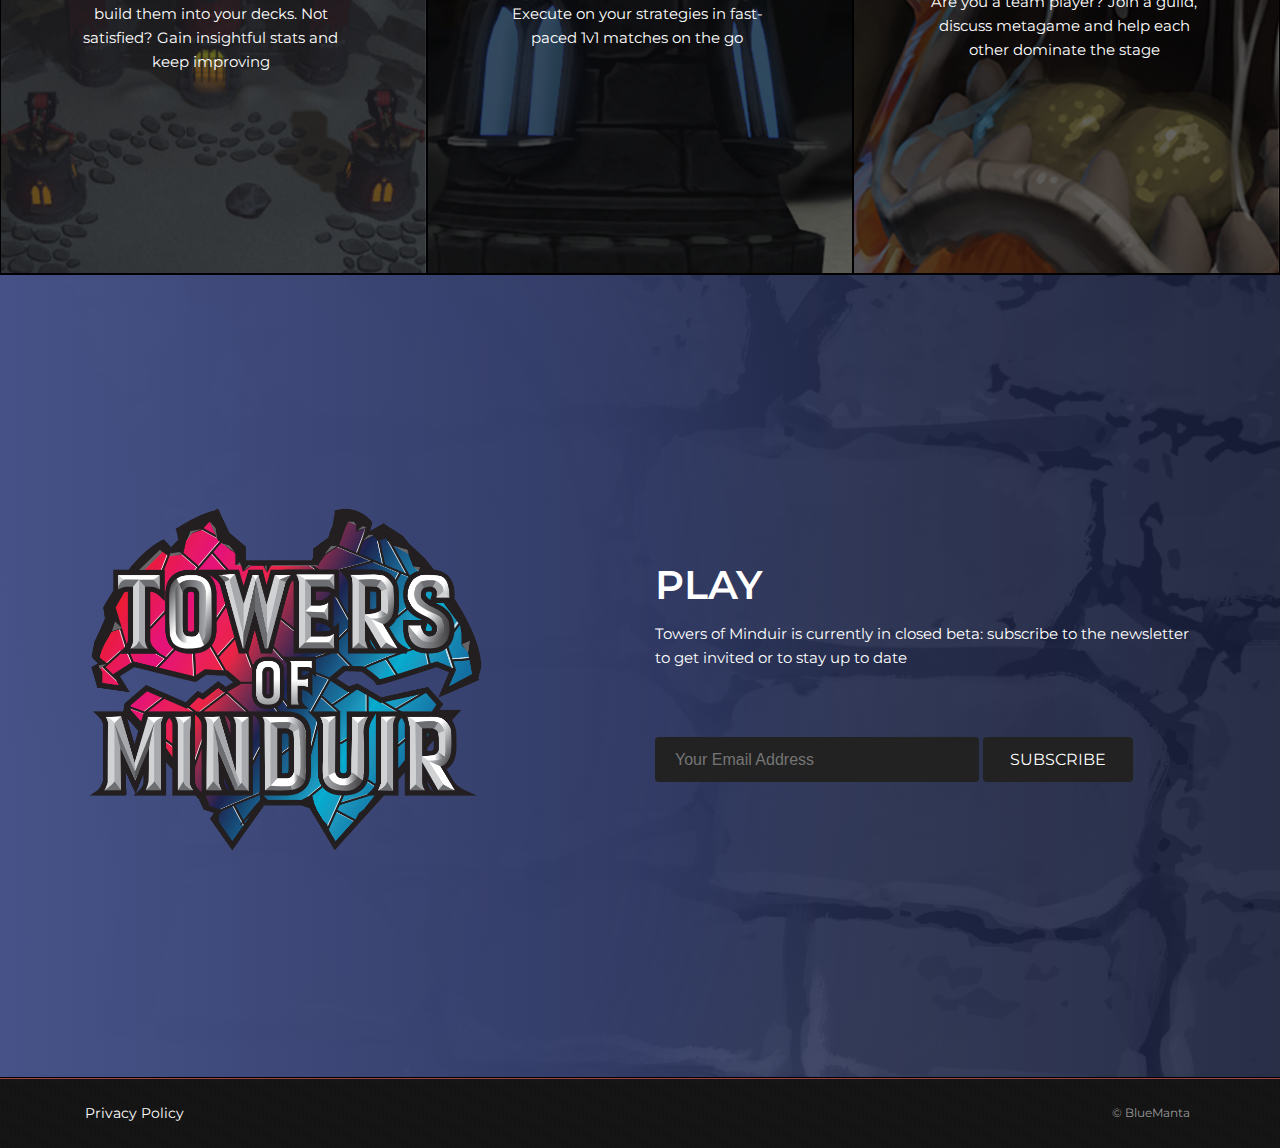
==== commit 14423ff6: "Merge branch 'master' of github.com:bluemantagames/tom-landing-page" ====
--- a/index.html
+++ b/index.html
@@ -437,7 +437,7 @@
                     <div class="row tiny-margin">
                         <div class="col-md-12">
                             <h1>PLAY</h1>
-                            <p>Towers of Minduir is currently in closed beta, but we’re always looking for playtesters: subscribe to the newsletter and you could be selected as beta tester</p>
+                            <p>Towers of Minduir is currently in closed beta: subscribe to the newsletter to get invited or to stay up to date</p>
                         </div>
                     </div>
                     <div id="newsletter-box" class="row">
@@ -528,4 +528,4 @@
     <script type='text/javascript' src='https://s3.amazonaws.com/downloads.mailchimp.com/js/mc-validate.js'></script>
     <script type='text/javascript'>(function($) {window.fnames = new Array(); window.ftypes = new Array();fnames[0]='EMAIL';ftypes[0]='email';fnames[1]='FNAME';ftypes[1]='text';fnames[2]='LNAME';ftypes[2]='text';fnames[3]='ADDRESS';ftypes[3]='address';fnames[4]='PHONE';ftypes[4]='phone';fnames[5]='BIRTHDAY';ftypes[5]='birthday';}(jQuery));var $mcj = jQuery.noConflict(true);</script>
 </body>
-</html>+</html>
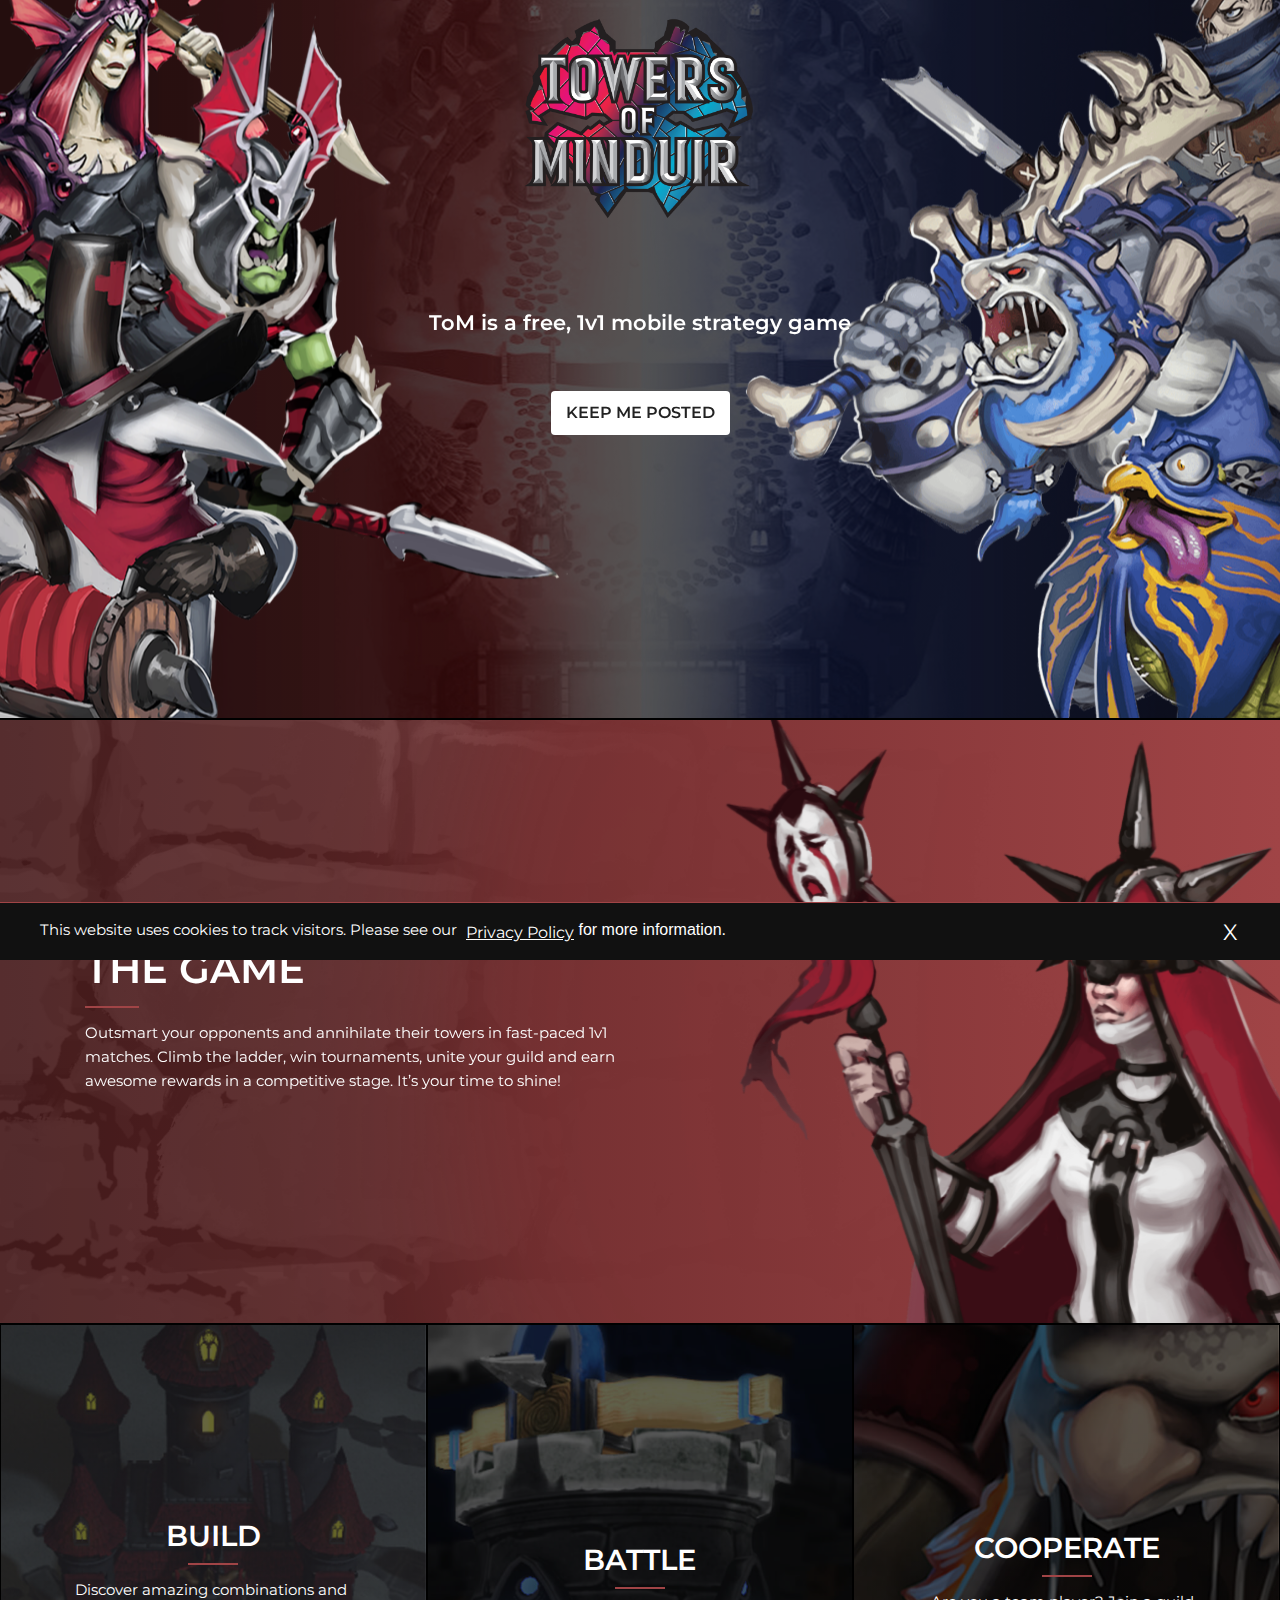
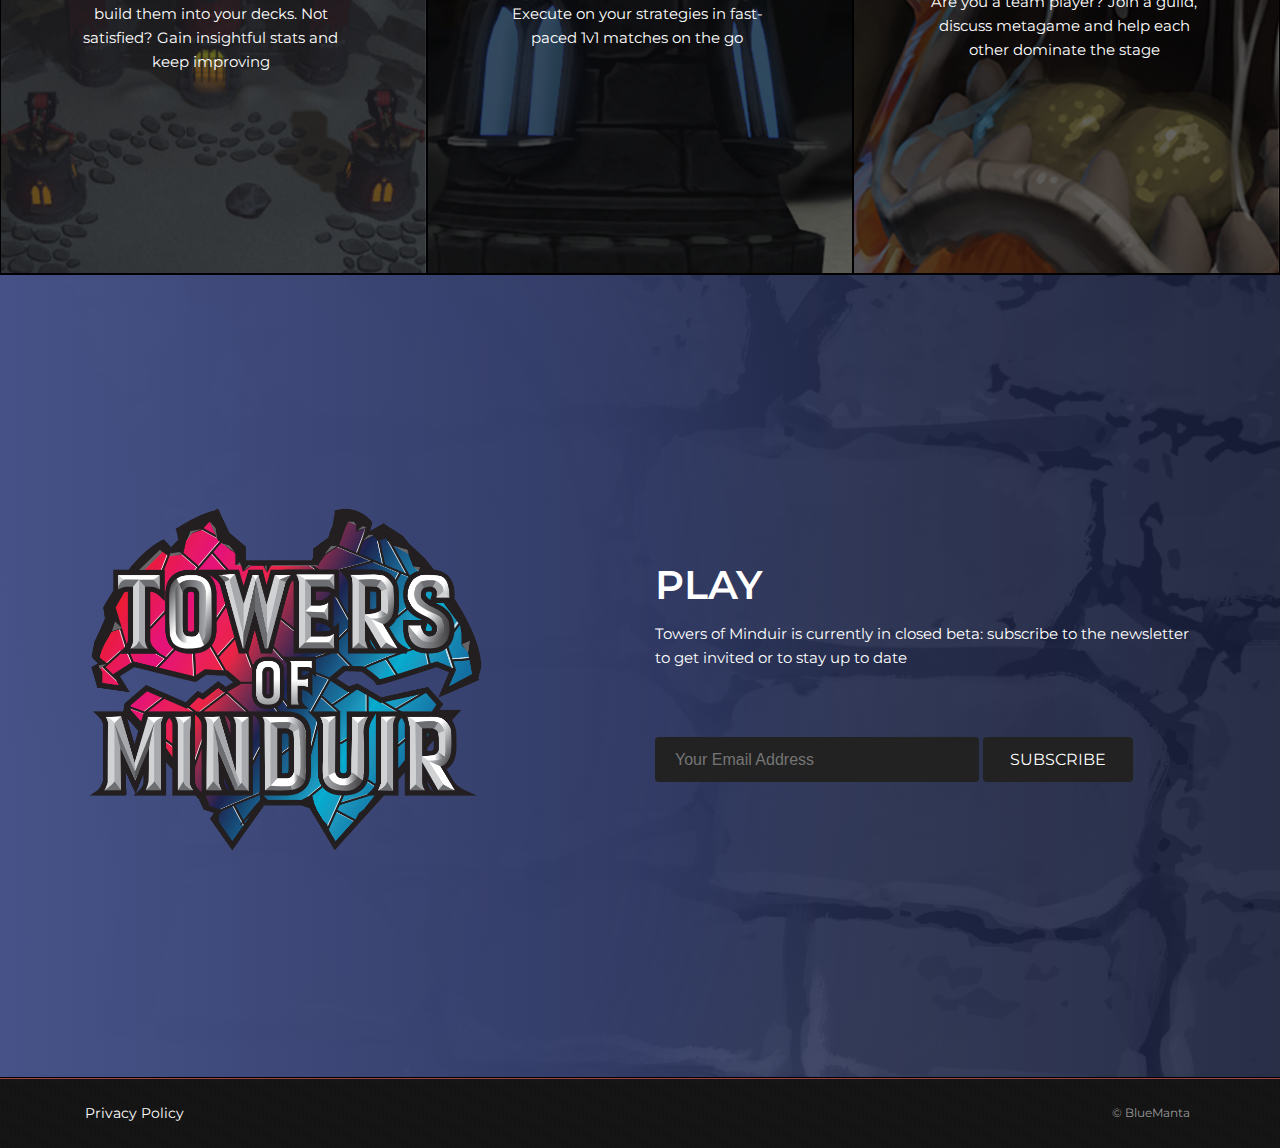
==== commit fee52f6d: "Fixed "cooperate" header" ====
--- a/index.html
+++ b/index.html
@@ -420,7 +420,7 @@
                     <p>Execute on your strategies in fast-paced 1v1 matches on the go</p>
                 </div>
                 <div class="col-md-4 feature-card">
-                    <h2 class="short-hr-center">Cooperate</h2>
+                    <h2 class="short-hr-center">COOPERATE</h2>
                     <p>Are you a team player? Join a guild, discuss metagame and help each other dominate the stage</p>
                 </div>
             </div>
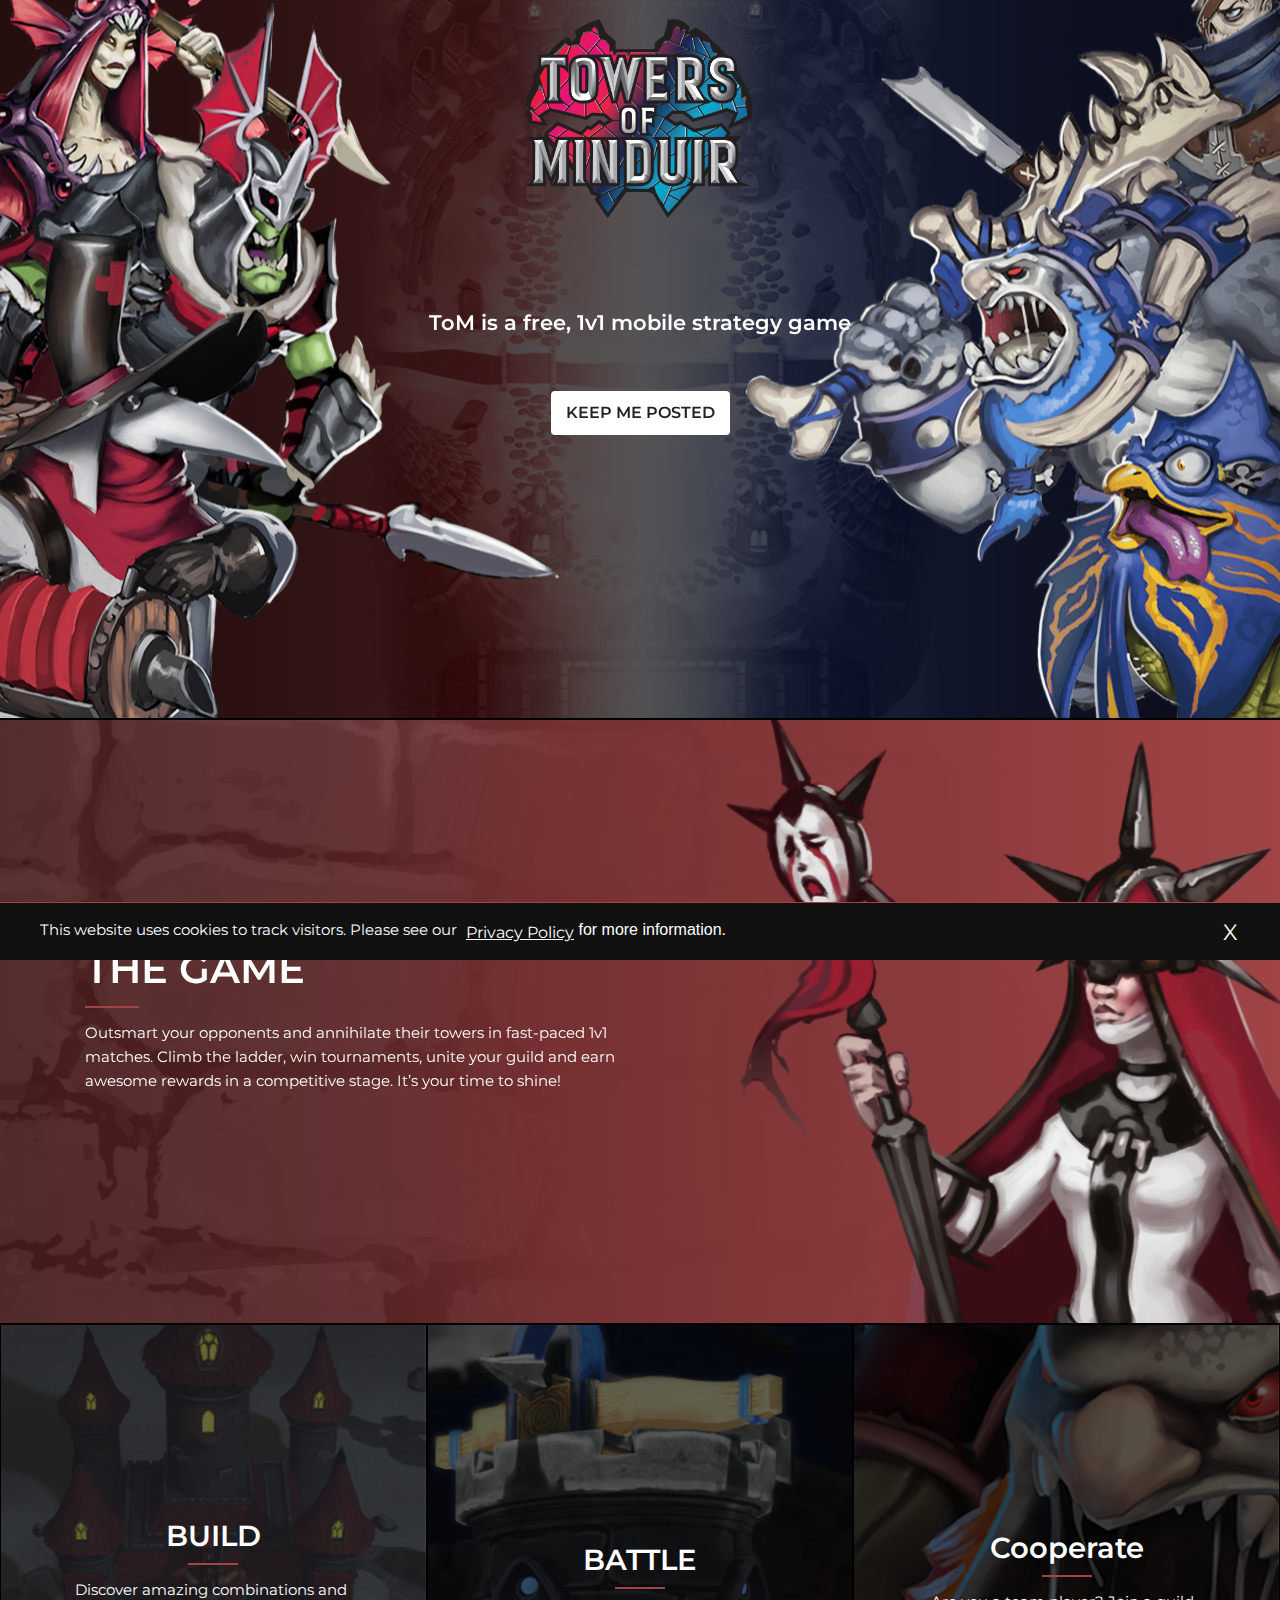
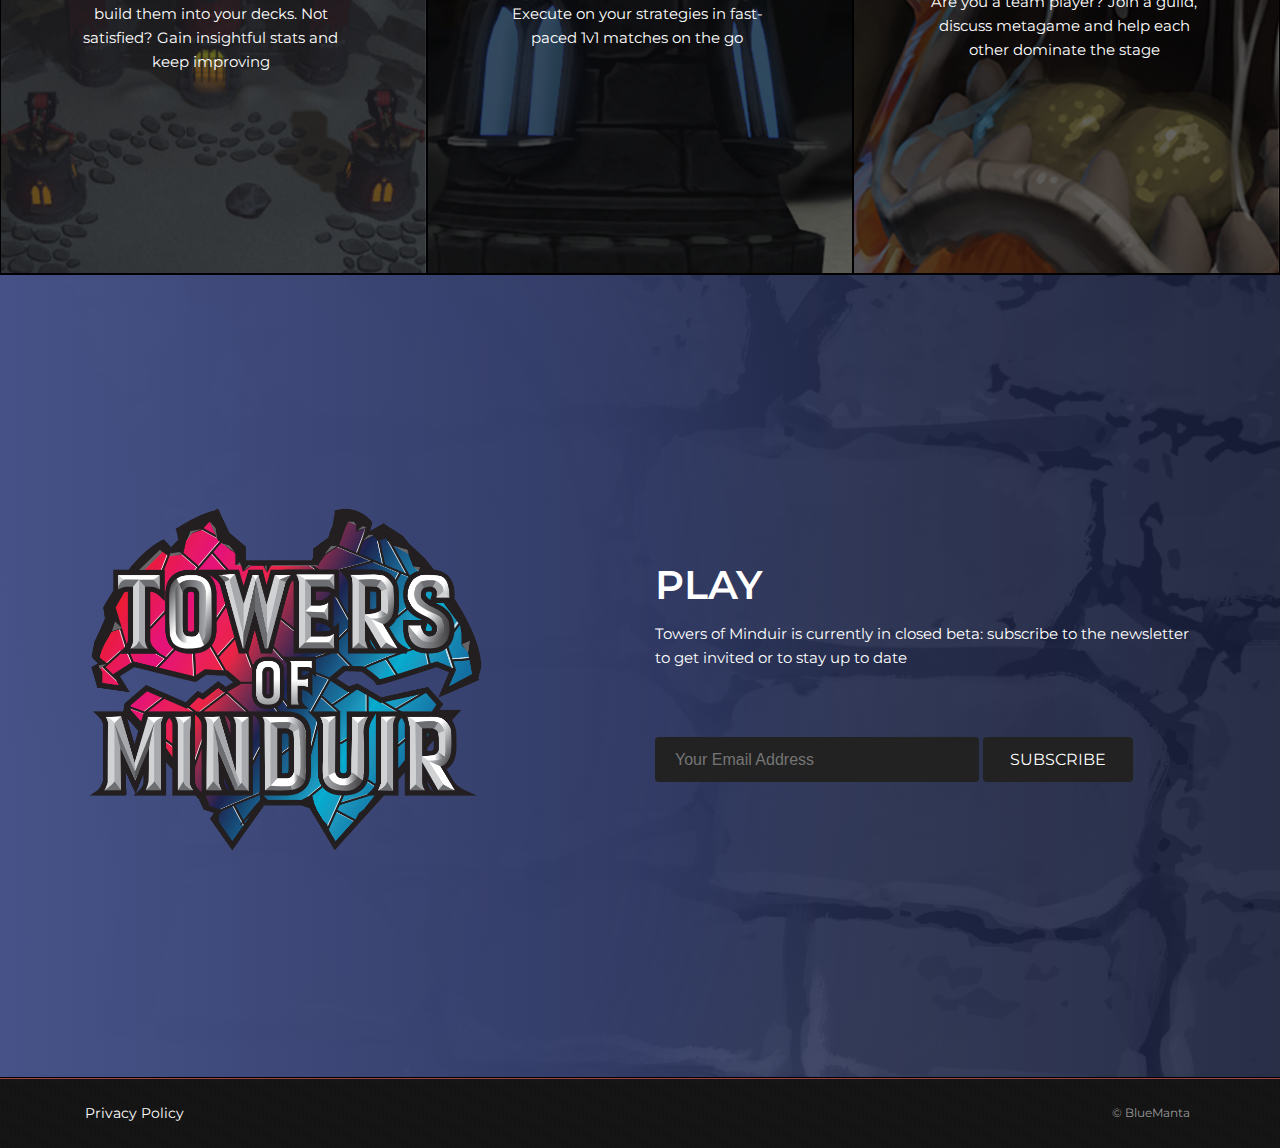
==== commit bd59634c: "Implemented newsletter subscribe event on GA" ====
--- a/index.html
+++ b/index.html
@@ -420,7 +420,7 @@
                     <p>Execute on your strategies in fast-paced 1v1 matches on the go</p>
                 </div>
                 <div class="col-md-4 feature-card">
-                    <h2 class="short-hr-center">COOPERATE</h2>
+                    <h2 class="short-hr-center">Cooperate</h2>
                     <p>Are you a team player? Join a guild, discuss metagame and help each other dominate the stage</p>
                 </div>
             </div>
@@ -523,6 +523,19 @@
         })
 
         $(window).scroll()
+
+        // GA subscribe event
+        var newsletterForm = document.querySelector('#mc-embedded-subscribe-form');
+        var newsletterSubscribeEvent = 'newsletter_subscribe';
+
+        newsletterForm.addEventListener('submit', () => {
+            var emailField = document.querySelector('#emailsign');
+            var email = emailField.value || undefined
+
+            gtag('event', newsletterSubscribeEvent, {
+                'email': email
+            });
+        })
     </script>
 
     <script type='text/javascript' src='https://s3.amazonaws.com/downloads.mailchimp.com/js/mc-validate.js'></script>
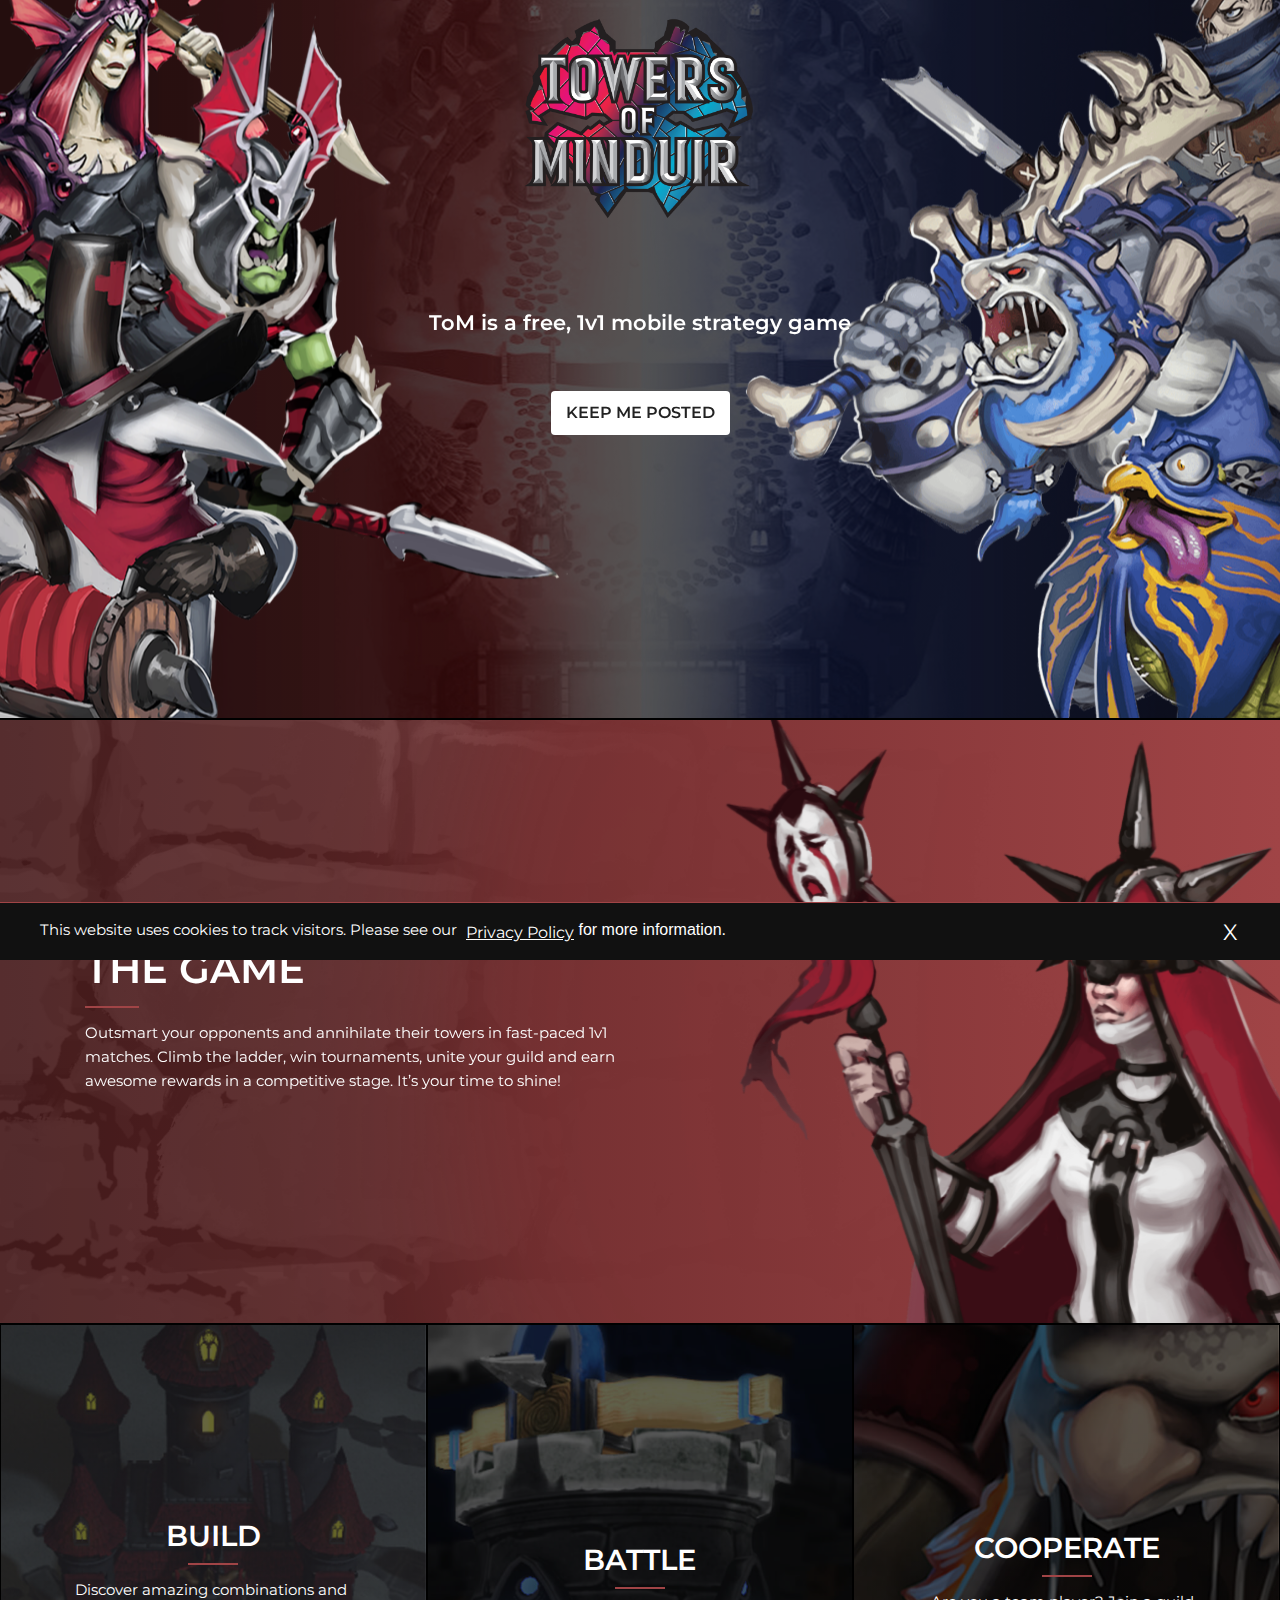
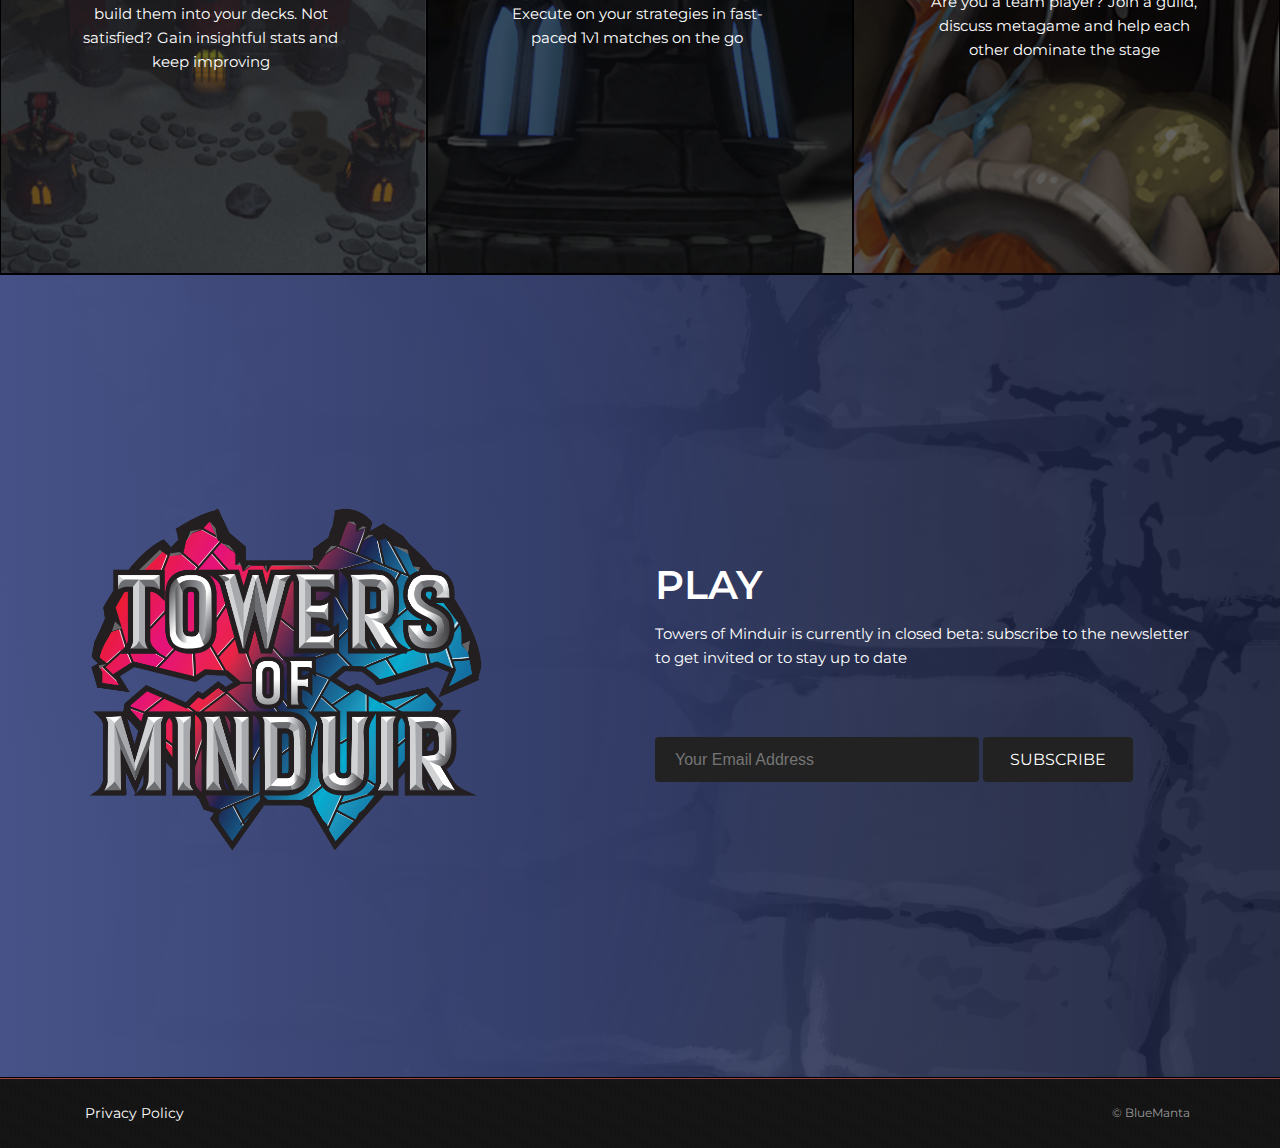
==== commit c6a813be: "Merge branch 'master' of github.com:bluemantagames/tom-landing-page" ====
--- a/index.html
+++ b/index.html
@@ -420,7 +420,7 @@
                     <p>Execute on your strategies in fast-paced 1v1 matches on the go</p>
                 </div>
                 <div class="col-md-4 feature-card">
-                    <h2 class="short-hr-center">Cooperate</h2>
+                    <h2 class="short-hr-center">COOPERATE</h2>
                     <p>Are you a team player? Join a guild, discuss metagame and help each other dominate the stage</p>
                 </div>
             </div>
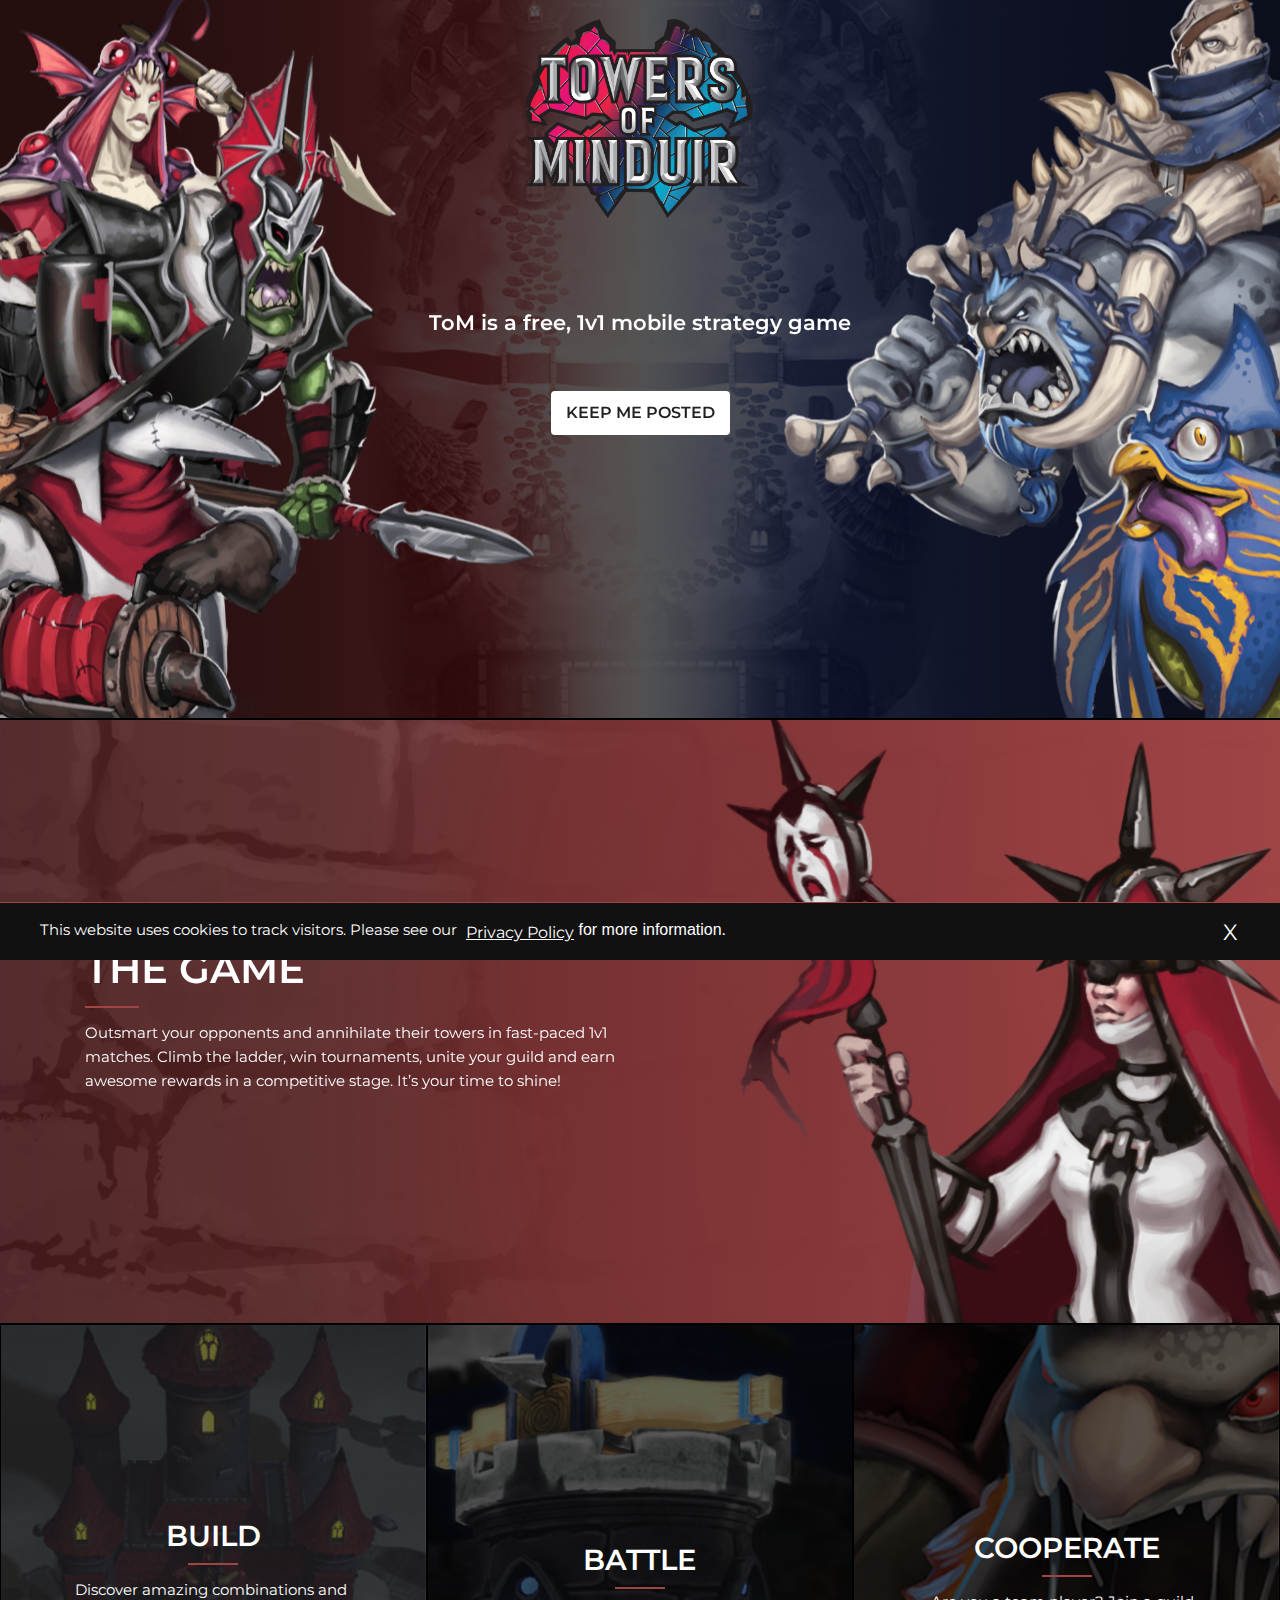
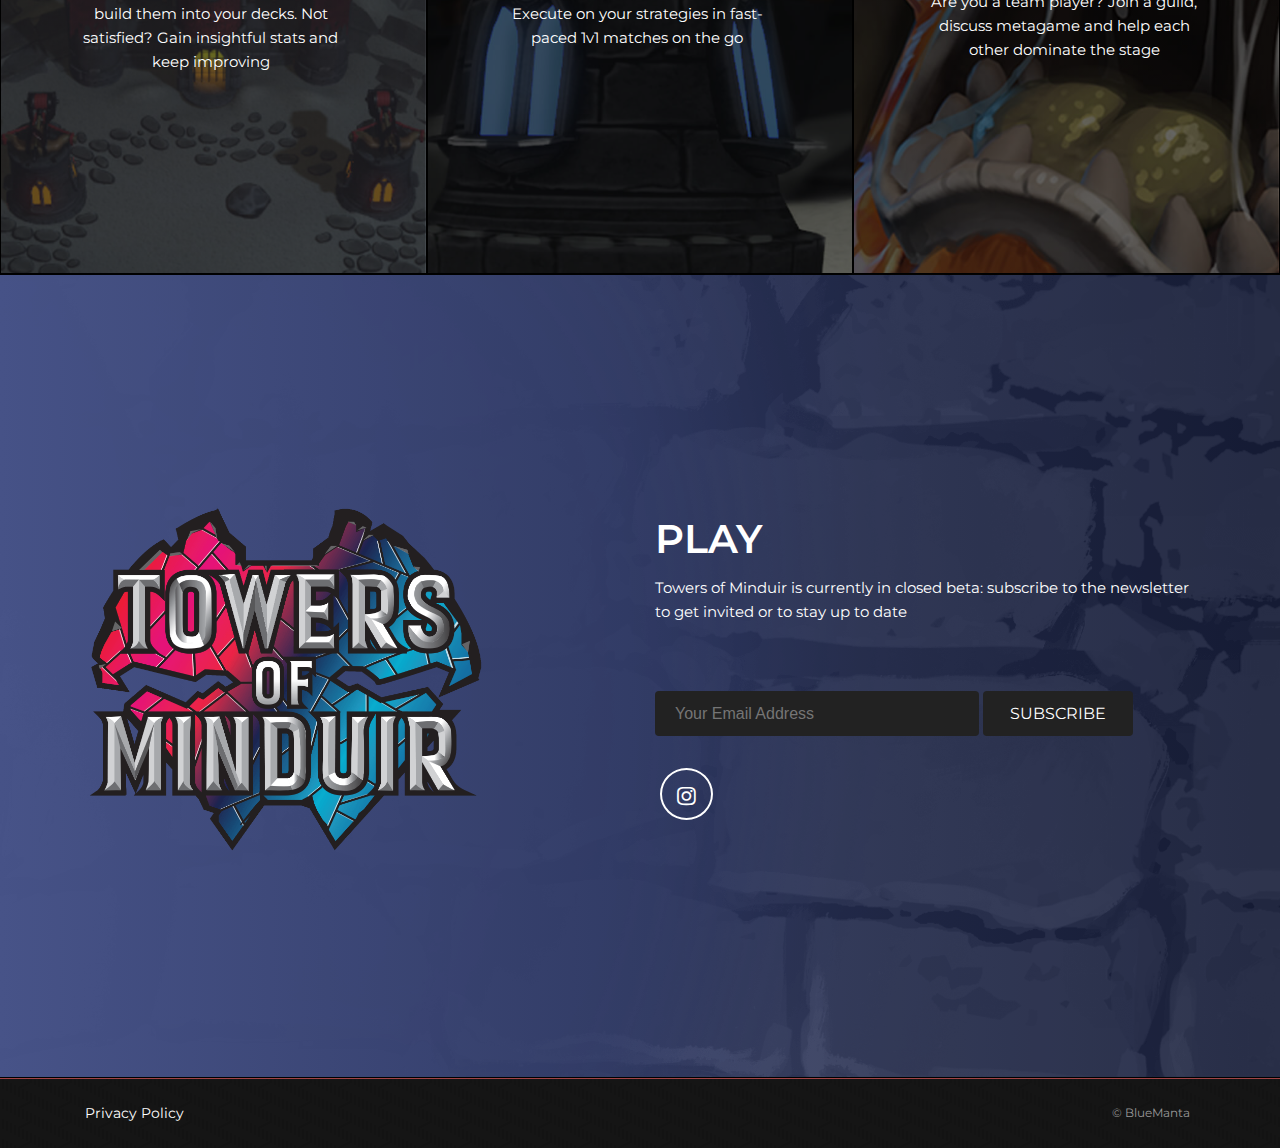
==== commit b692a72c: "Added instagram link" ====
--- a/index.html
+++ b/index.html
@@ -456,18 +456,17 @@
                             </form>
                         </div>
                     </div>
-                    <!--
-                    <div class="row social">
+
+                    <div class="row social mt-4">
                         <div class="col-md-12">
                             <ul class="social-links">
-                                <li><a href="#"><i class="fab fa-facebook-f fa-lg icon-social"></i></a></li>
-                                <li><a href="#"><i class="fab fa-twitter  fa-lg icon-social"></i></a></li>
-                                <li><a href="#"><i class="fab fa-instagram fa-lg icon-social"></i></a>
-                                <li><a href="#"><i class="fab fa-youtube fa-lg icon-social"></i></a>
+                                <!--<li><a href="#"><i class="fab fa-facebook-f fa-lg icon-social"></i></a></li>-->
+                                <!--<li><a href="#"><i class="fab fa-twitter  fa-lg icon-social"></i></a></li>-->
+                                <li><a href="https://www.instagram.com/towersofminduir/" target="_blank" rel="noopener"><i class="fab fa-instagram fa-lg icon-social"></i></a>
+                                <!--<li><a href="#"><i class="fab fa-youtube fa-lg icon-social"></i></a>-->
                             </ul>
                         </div>
                     </div>
-                    -->
                 </div>
             </div>
         </div>
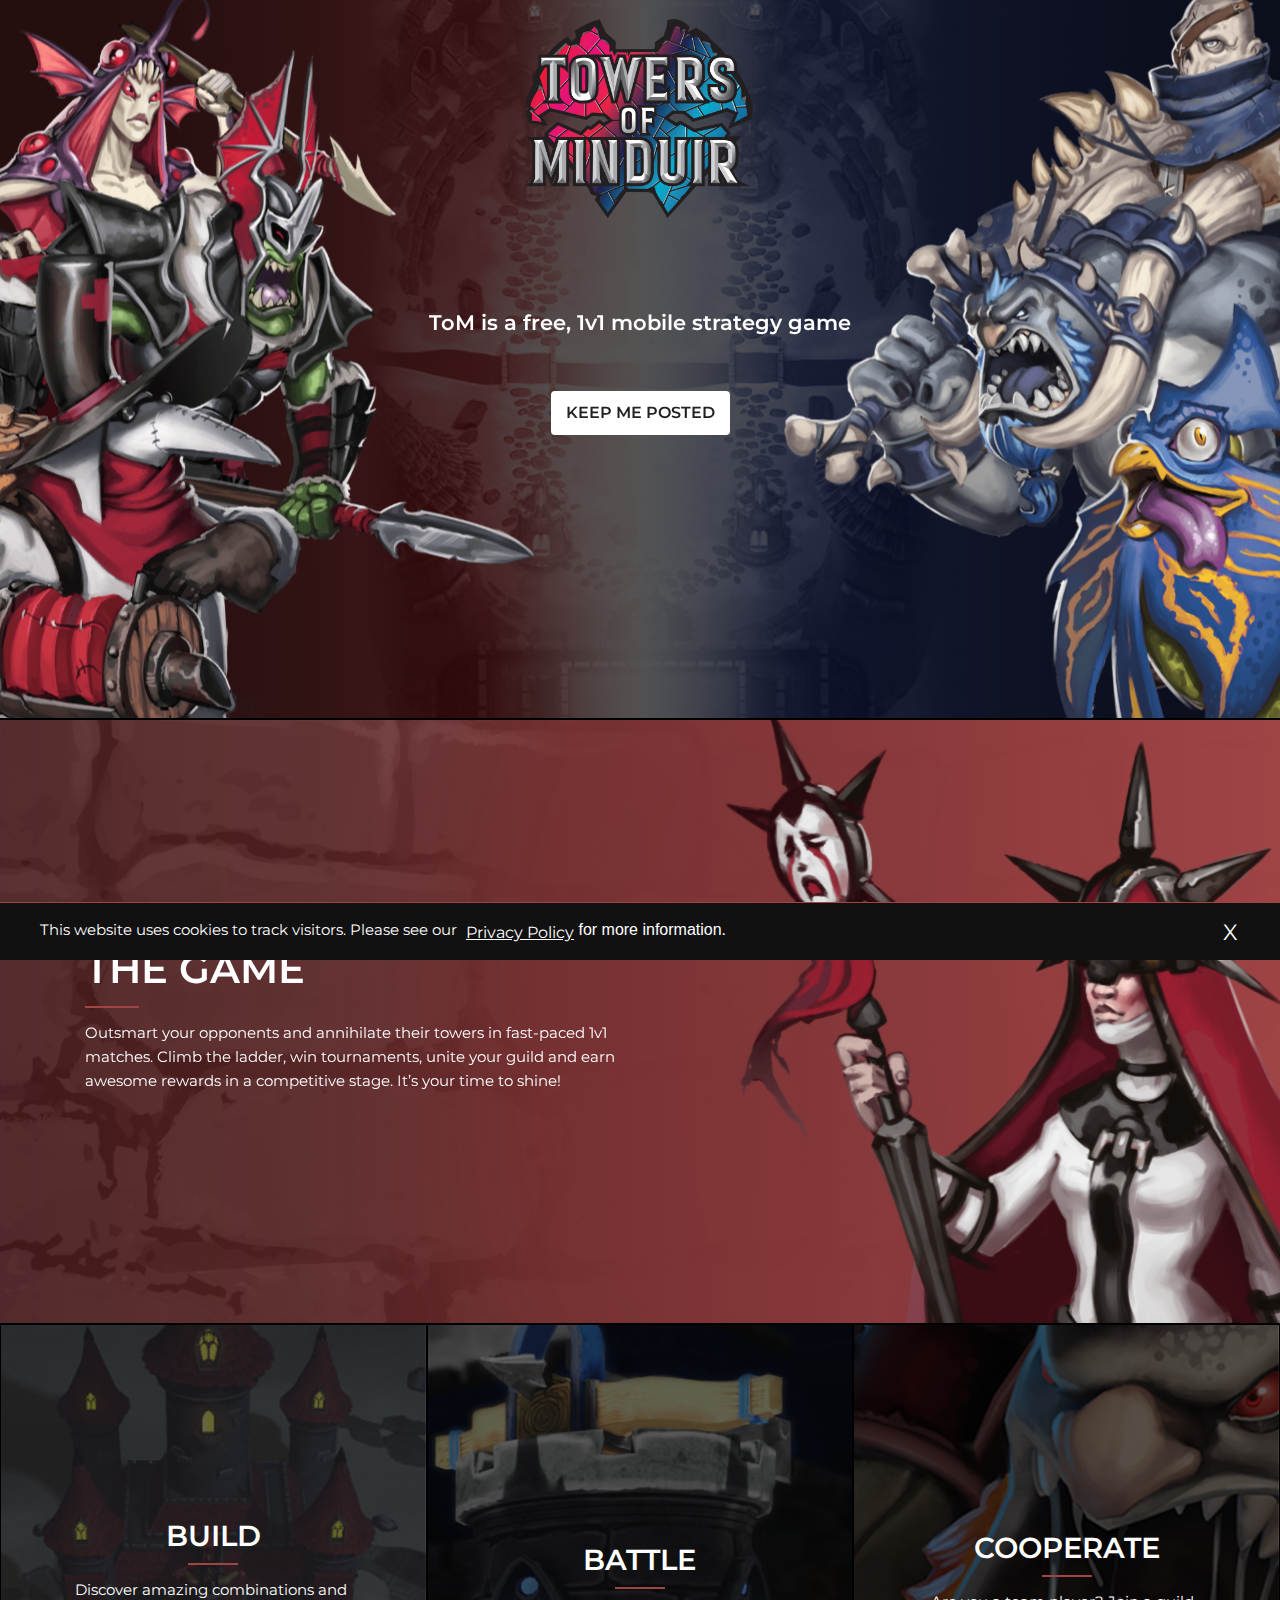
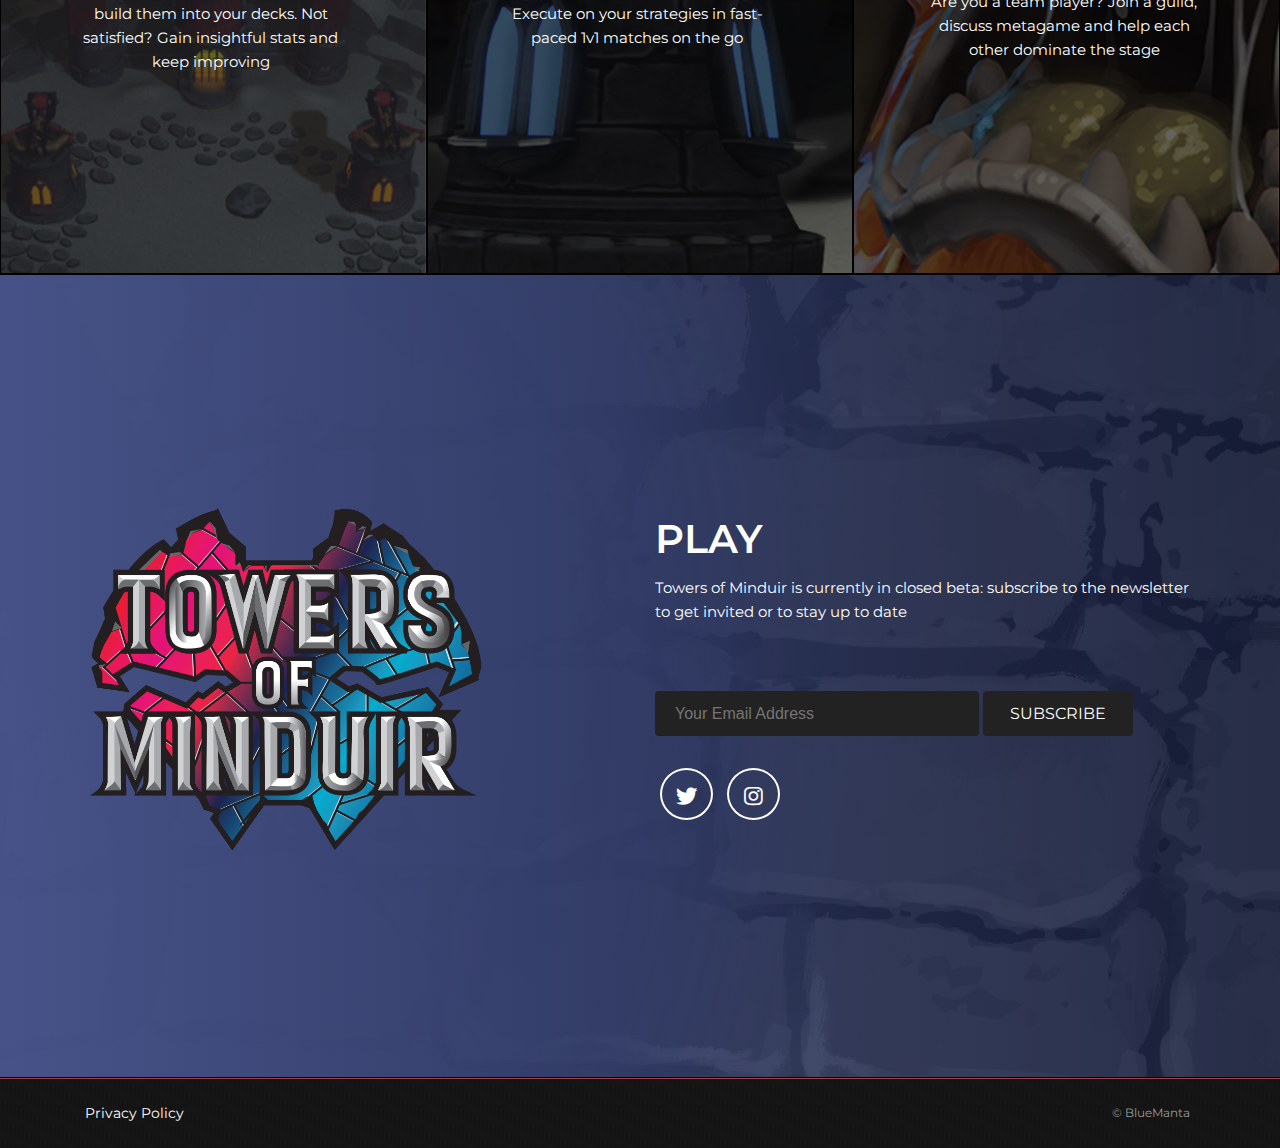
==== commit 7ea53f3d: "Added Twitter link" ====
--- a/index.html
+++ b/index.html
@@ -461,7 +461,7 @@
                         <div class="col-md-12">
                             <ul class="social-links">
                                 <!--<li><a href="#"><i class="fab fa-facebook-f fa-lg icon-social"></i></a></li>-->
-                                <!--<li><a href="#"><i class="fab fa-twitter  fa-lg icon-social"></i></a></li>-->
+                                <li><a href="https://twitter.com/bluemantagames" target="_blank" rel="noopener"><i class="fab fa-twitter  fa-lg icon-social"></i></a></li>
                                 <li><a href="https://www.instagram.com/towersofminduir/" target="_blank" rel="noopener"><i class="fab fa-instagram fa-lg icon-social"></i></a>
                                 <!--<li><a href="#"><i class="fab fa-youtube fa-lg icon-social"></i></a>-->
                             </ul>
